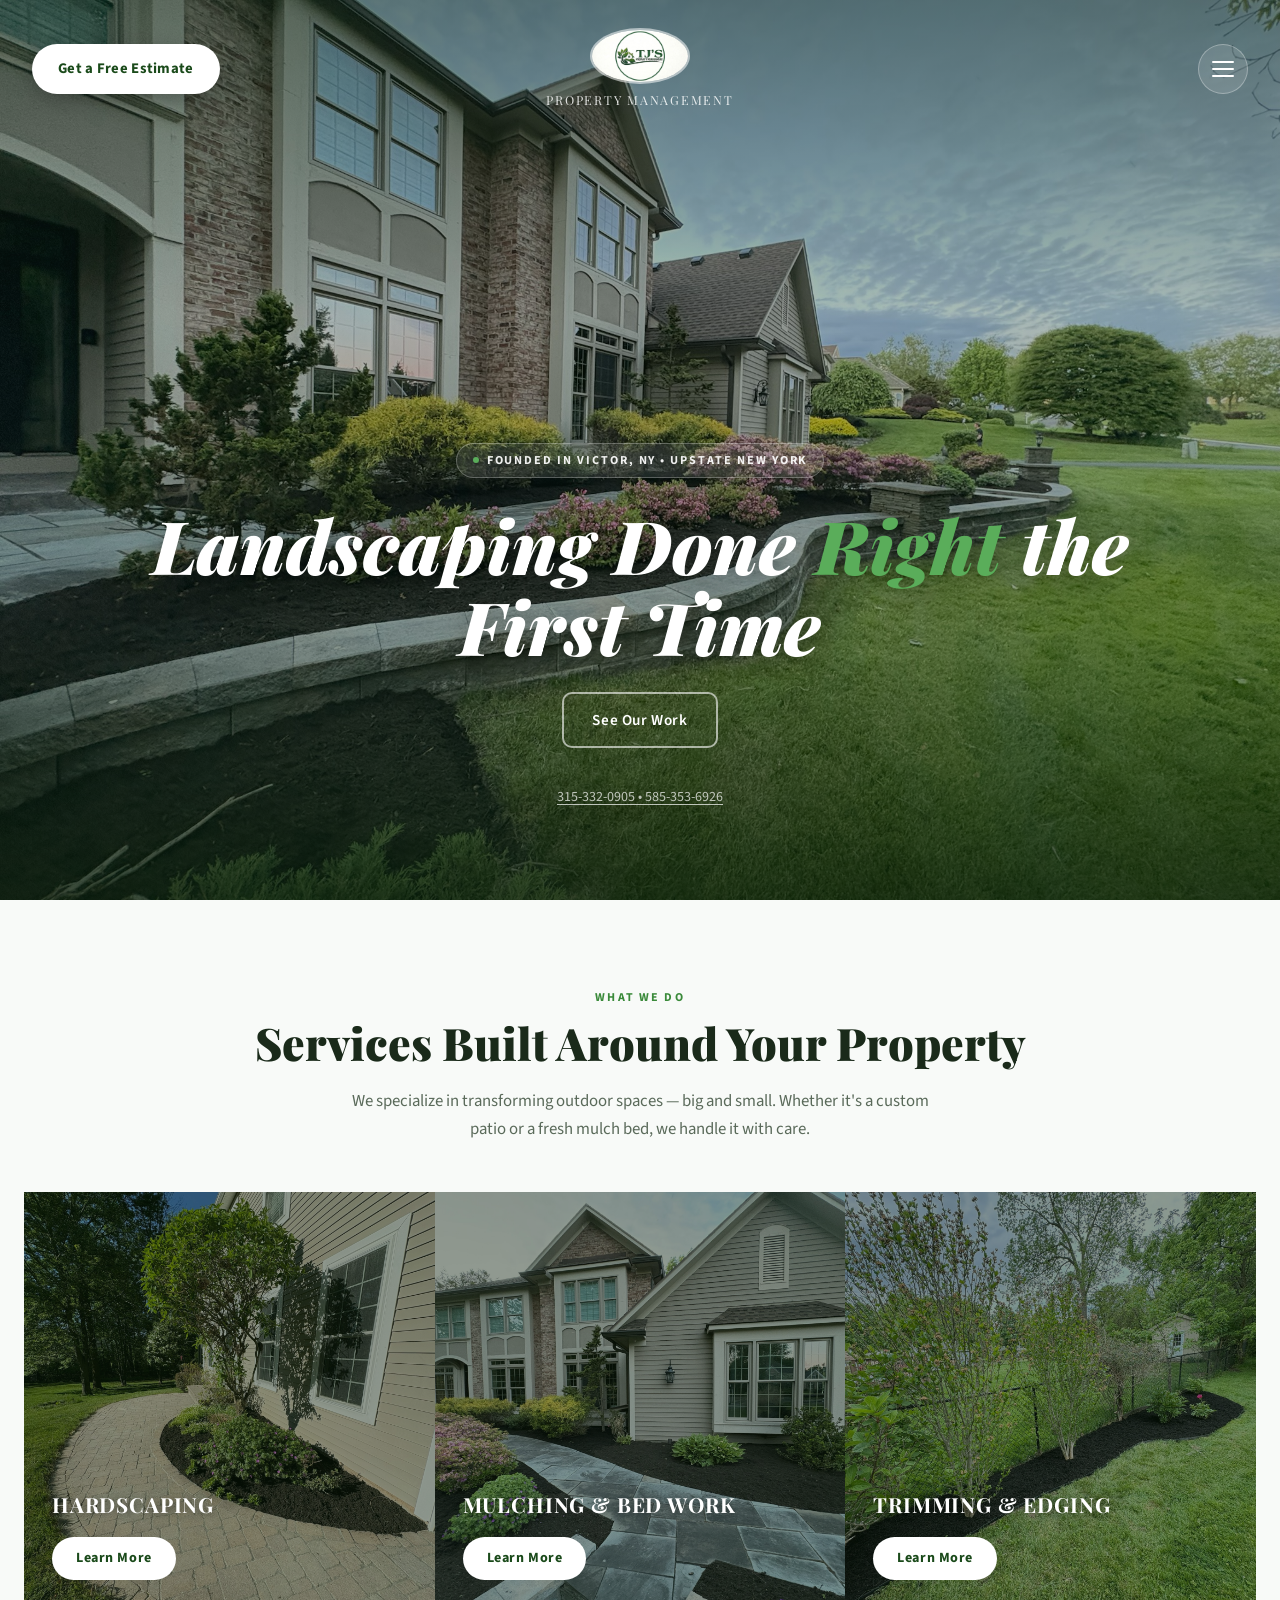
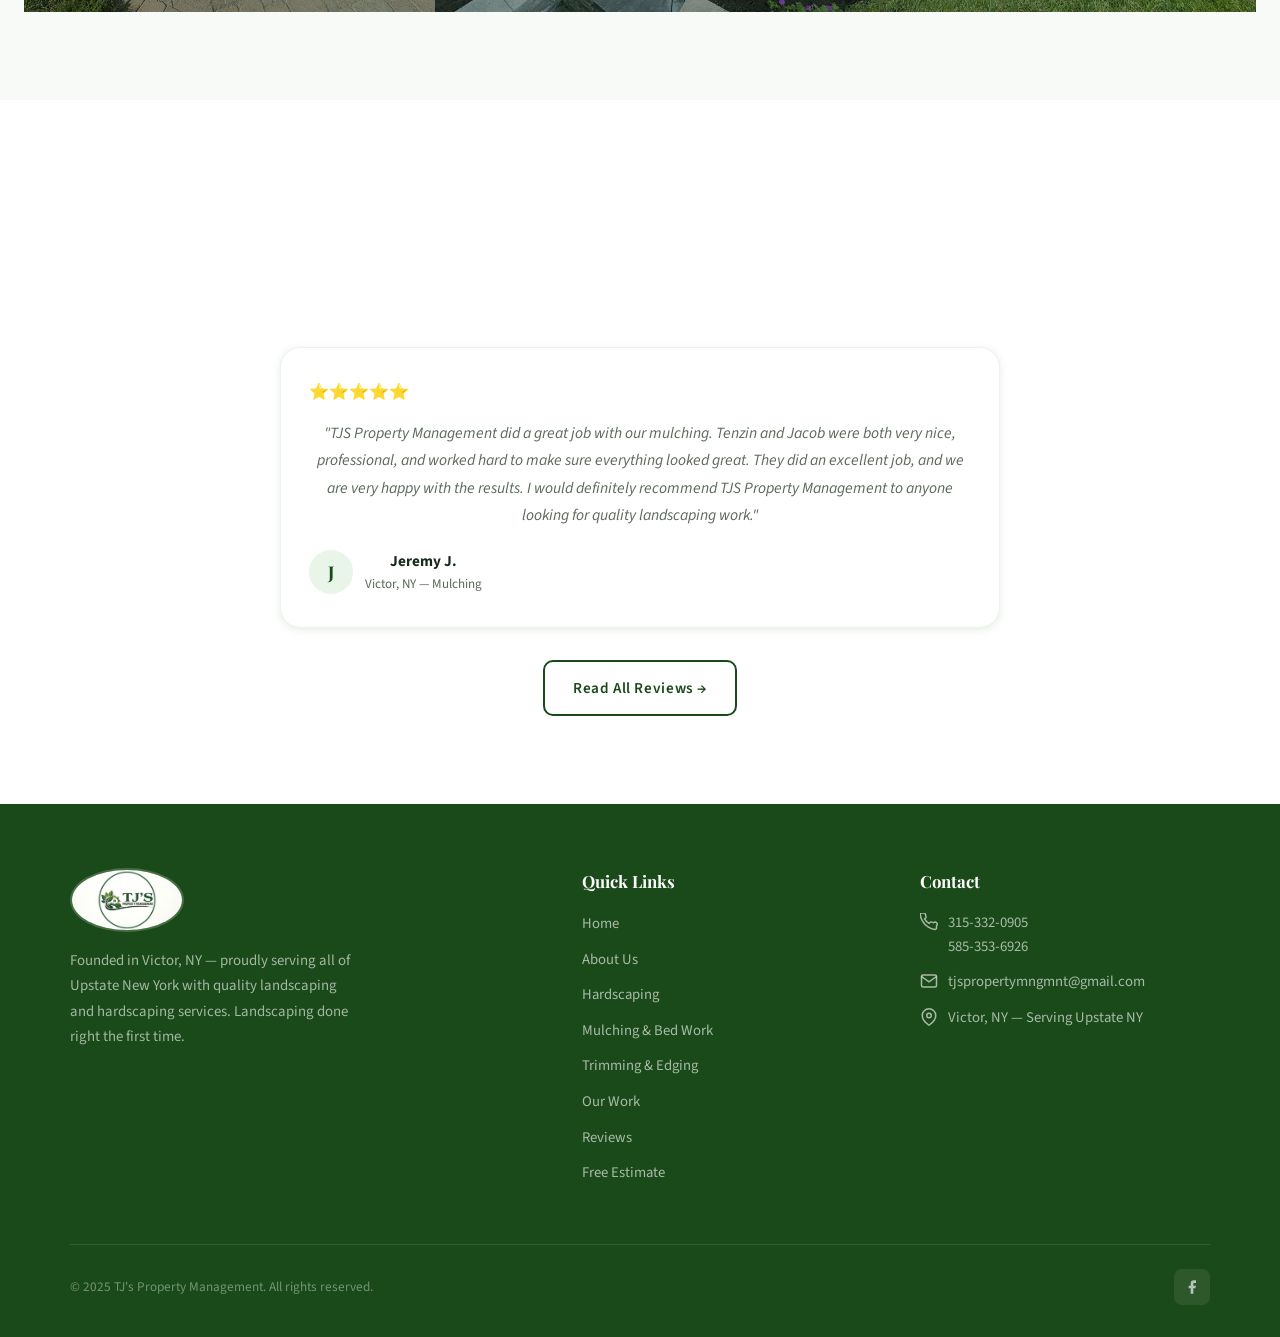
==== index.html @ 8d6da7dd "Update image source for trimming service card" ====
<!DOCTYPE html>
<html lang="en">
<head>
  <meta charset="UTF-8">
  <meta name="viewport" content="width=device-width, initial-scale=1.0">
  <title>TJ's Property Management — Landscaping Done Right | Victor, NY</title>
  <meta name="description" content="TJ's Property Management offers professional landscaping and hardscaping in Victor, NY and all of Upstate New York. Mulching, patios, retaining walls, plant beds & more. Free estimates.">
  <link rel="canonical" href="https://tjsmanagement.com/">
  <link rel="stylesheet" href="css/style.css">
  <style>
    /* ---------- HERO ---------- */
    .hero {
      min-height: 100vh;
      position: relative;
      display: flex;
      align-items: flex-end;
      overflow: hidden;
      background: var(--green-dark);
    }

    .hero-bg {
      position: absolute;
      inset: 0;
      width: 100%;
      height: 100%;
      object-fit: cover;
      z-index: 0;
    }

    .hero-scrim {
      position: absolute;
      inset: 0;
      z-index: 1;
      background: linear-gradient(180deg, rgba(10,30,10,0.55) 0%, rgba(10,30,10,0.30) 35%, rgba(10,30,10,0.45) 70%, rgba(10,30,10,0.80) 100%);
    }

    .hero-top {
      position: absolute;
      top: 0; left: 0; right: 0;
      z-index: 5;
      display: grid;
      grid-template-columns: 1fr auto 1fr;
      align-items: center;
      padding: 28px 32px;
    }

    .hero-top-btn {
      justify-self: start;
    }

    .hero-top-logo {
      justify-self: center;
    }

    .hero-menu-btn {
      justify-self: end;
    }

    .hero-top-btn {
      background: var(--white);
      color: var(--green-dark);
      font-weight: 700;
      font-size: 0.92rem;
      padding: 13px 26px;
      border-radius: 40px;
      letter-spacing: 0.02em;
      box-shadow: 0 6px 20px rgba(0,0,0,0.25);
      transition: transform var(--transition), box-shadow var(--transition);
    }

    .hero-top-btn:hover {
      transform: translateY(-2px);
      box-shadow: 0 10px 28px rgba(0,0,0,0.32);
    }

    /* Mobile: hide estimate pill, show call icon instead */
    .hero-top-call {
      display: none;
      width: 50px; height: 50px;
      border-radius: 50%;
      background: rgba(255,255,255,0.12);
      border: 1px solid rgba(255,255,255,0.3);
      align-items: center;
      justify-content: center;
      transition: background var(--transition);
    }
    .hero-top-call svg { color: var(--white); }

    .hero-top-logo {
      display: flex;
      flex-direction: column;
      align-items: center;
      gap: 2px;
    }

    .hero-top-logo img {
      height: 56px;
      width: auto;
      border-radius: 50%;
      border: 2px solid rgba(255,255,255,0.5);
      background: rgba(255,255,255,0.08);
    }

    .hero-top-logo span {
      font-family: var(--font-display);
      font-size: 0.78rem;
      letter-spacing: 0.14em;
      text-transform: uppercase;
      color: rgba(255,255,255,0.85);
      margin-top: 4px;
    }

    .hero-menu-btn {
      width: 50px; height: 50px;
      border-radius: 50%;
      background: rgba(255,255,255,0.12);
      border: 1px solid rgba(255,255,255,0.3);
      display: flex;
      flex-direction: column;
      align-items: center;
      justify-content: center;
      gap: 5px;
      cursor: pointer;
      transition: background var(--transition);
    }

    .hero-menu-btn:hover { background: rgba(255,255,255,0.22); }

    .hero-menu-btn span {
      display: block;
      width: 22px;
      height: 2px;
      background: var(--white);
      border-radius: 2px;
      transition: transform var(--transition), opacity var(--transition);
    }

    .hero-body {
      position: relative;
      z-index: 2;
      width: 100%;
      max-width: 1140px;
      margin: 0 auto;
      padding: 0 32px 90px;
      text-align: center;
    }

    .hero-eyebrow {
      display: inline-flex;
      align-items: center;
      gap: 8px;
      background: rgba(255,255,255,0.10);
      border: 1px solid rgba(255,255,255,0.25);
      color: rgba(255,255,255,0.92);
      font-size: 0.76rem;
      font-weight: 700;
      letter-spacing: 0.16em;
      text-transform: uppercase;
      padding: 7px 16px;
      border-radius: 30px;
      margin-bottom: 26px;
    }

    .hero-eyebrow::before {
      content: '';
      width: 6px; height: 6px;
      border-radius: 50%;
      background: var(--green-light);
    }

    .hero-title {
      font-family: var(--font-display);
      font-style: italic;
      font-size: clamp(2.4rem, 6vw, 4.6rem);
      font-weight: 900;
      color: var(--white);
      line-height: 1.1;
      margin-bottom: 26px;
      text-shadow: 0 4px 24px rgba(0,0,0,0.3);
    }

    .hero-title em {
      font-style: italic;
      color: var(--green-light);
    }

    .hero-desc {
      font-size: 1.08rem;
      color: rgba(255,255,255,0.85);
      line-height: 1.7;
      margin: 0 auto 34px;
      max-width: 540px;
    }

    .hero-actions {
      display: flex;
      gap: 16px;
      flex-wrap: wrap;
      justify-content: center;
      margin-bottom: 36px;
    }

    .hero-address {
      font-size: 0.88rem;
      color: rgba(255,255,255,0.7);
      text-decoration: underline;
      text-underline-offset: 3px;
    }

    /* ---------- SLIDE-OUT NAV ---------- */
    .nav-overlay {
      position: fixed;
      inset: 0;
      z-index: 2000;
      background: rgba(0,0,0,0.35);
      opacity: 0;
      pointer-events: none;
      transition: opacity var(--transition);
    }

    .nav-overlay.open {
      opacity: 1;
      pointer-events: auto;
    }

    .nav-panel {
      position: fixed;
      top: 0; right: 0;
      bottom: 0;
      width: min(420px, 100%);
      background: linear-gradient(160deg, var(--green-dark) 0%, #1e5c1e 100%);
      z-index: 2001;
      transform: translateX(100%);
      transition: transform 0.35s cubic-bezier(0.4,0,0.2,1);
      display: flex;
      flex-direction: column;
      overflow-y: auto;
      padding: 28px 36px 40px;
    }

    .nav-panel.open { transform: translateX(0); }

    .nav-panel-close {
      align-self: flex-end;
      width: 40px; height: 40px;
      border-radius: 50%;
      background: rgba(255,255,255,0.1);
      border: none;
      color: var(--white);
      font-size: 1.3rem;
      cursor: pointer;
      display: flex; align-items: center; justify-content: center;
      transition: background var(--transition);
      margin-bottom: 24px;
    }

    .nav-panel-close:hover { background: rgba(255,255,255,0.2); }

    .nav-panel-logo {
      text-align: center;
      margin-bottom: 36px;
    }

    .nav-panel-logo img {
      height: 64px;
      width: auto;
      border-radius: 50%;
      border: 2px solid rgba(255,255,255,0.3);
      margin-bottom: 10px;
    }

    .nav-panel-logo .brand {
      font-family: var(--font-display);
      font-size: 1.2rem;
      font-weight: 900;
      color: var(--white);
      display: block;
    }

    .nav-panel-logo .sub {
      font-size: 0.66rem;
      letter-spacing: 0.16em;
      text-transform: uppercase;
      color: rgba(255,255,255,0.6);
    }

    .nav-panel-links {
      display: flex;
      flex-direction: column;
      align-items: center;
      gap: 4px;
      flex: 1;
    }

    .nav-panel-links a {
      color: rgba(255,255,255,0.88);
      font-size: 1.05rem;
      font-weight: 600;
      letter-spacing: 0.04em;
      padding: 13px 0;
      width: 100%;
      text-align: center;
      border-radius: 8px;
      transition: background var(--transition), color var(--transition);
    }

    .nav-panel-links a:hover, .nav-panel-links a.active {
      background: rgba(255,255,255,0.1);
      color: var(--white);
    }

    .nav-panel-dropdown { width: 100%; }

    .nav-panel-dropdown-toggle {
      display: flex;
      align-items: center;
      justify-content: center;
      gap: 6px;
      width: 100%;
      background: none;
      border: none;
      color: rgba(255,255,255,0.88);
      font-family: var(--font-body);
      font-size: 1.05rem;
      font-weight: 600;
      letter-spacing: 0.04em;
      padding: 13px 0;
      cursor: pointer;
      border-radius: 8px;
      transition: background var(--transition);
    }

    .nav-panel-dropdown-toggle:hover { background: rgba(255,255,255,0.1); }

    .nav-panel-dropdown-toggle svg {
      transition: transform var(--transition);
    }

    .nav-panel-dropdown.open .nav-panel-dropdown-toggle svg {
      transform: rotate(180deg);
    }

    .nav-panel-dropdown-menu {
      display: none;
      flex-direction: column;
      align-items: center;
      padding-bottom: 8px;
    }

    .nav-panel-dropdown.open .nav-panel-dropdown-menu {
      display: flex;
    }

    .nav-panel-dropdown-menu a {
      color: rgba(255,255,255,0.65);
      font-size: 0.92rem;
      font-weight: 500;
      padding: 9px 0;
      width: 100%;
      text-align: center;
      transition: color var(--transition);
    }

    .nav-panel-dropdown-menu a:hover { color: var(--white); }

    .nav-panel-footer {
      text-align: center;
      margin-top: 32px;
      padding-top: 28px;
      border-top: 1px solid rgba(255,255,255,0.12);
    }

    .nav-panel-footer p {
      color: rgba(255,255,255,0.85);
      font-weight: 700;
      font-size: 1rem;
      margin-bottom: 16px;
    }

    .nav-panel-footer a.btn-white {
      width: 100%;
      justify-content: center;
    }

    /* ---------- ABOUT STRIP ---------- */
    .about-strip {
      background: var(--off-white);
      padding: 64px 24px;
      text-align: center;
    }

    .about-strip-inner {
      max-width: 760px;
      margin: 0 auto;
    }

    .about-strip p.lead {
      font-size: 1.08rem;
      color: var(--text-muted);
      line-height: 1.8;
      margin-bottom: 22px;
    }

    .about-strip .specializing {
      font-size: 0.95rem;
      font-weight: 700;
      color: var(--green-dark);
      letter-spacing: 0.02em;
    }

    .about-strip .specializing span {
      color: var(--green-bright);
      margin: 0 6px;
    }

    .trust-list {
      display: flex;
      justify-content: center;
      gap: 36px;
      flex-wrap: wrap;
      margin-top: 30px;
      padding-top: 28px;
      border-top: 1px solid var(--gray-mid);
    }

    .trust-item {
      max-width: 220px;
      text-align: center;
    }

    .trust-item h4 {
      font-family: var(--font-display);
      font-size: 1rem;
      font-weight: 700;
      color: var(--text-main);
      margin-bottom: 6px;
    }

    .trust-item p {
      font-size: 0.86rem;
      color: var(--text-muted);
      line-height: 1.6;
    }

    /* ---------- WAYSIDE-STYLE SERVICE CARDS ---------- */
    .wayside-services-grid {
      display: grid;
      grid-template-columns: repeat(3, 1fr);
      gap: 0;
      margin-top: 0;
    }

    .wayside-service-card {
      position: relative;
      display: block;
      height: 420px;
      overflow: hidden;
    }

    .wayside-service-card img {
      width: 100%;
      height: 100%;
      object-fit: cover;
      transition: transform 0.5s ease;
    }

    .wayside-service-card:hover img { transform: scale(1.05); }

    .wayside-service-card::after {
      content: '';
      position: absolute;
      inset: 0;
      background: rgba(10,30,10,0.45);
      transition: background var(--transition);
    }

    .wayside-service-card:hover::after {
      background: rgba(10,30,10,0.55);
    }

    .wayside-service-label {
      position: absolute;
      bottom: 0; left: 0; right: 0;
      z-index: 2;
      padding: 28px 28px 32px;
    }

    .wayside-service-label h3 {
      font-family: var(--font-display);
      font-size: 1.3rem;
      font-weight: 700;
      color: var(--white);
      text-transform: uppercase;
      letter-spacing: 0.04em;
      margin-bottom: 16px;
      text-shadow: 0 2px 8px rgba(0,0,0,0.4);
    }

    .wayside-learn-more {
      display: inline-block;
      background: var(--white);
      color: var(--green-dark);
      font-weight: 700;
      font-size: 0.88rem;
      padding: 10px 24px;
      border-radius: 30px;
      letter-spacing: 0.04em;
      transition: background var(--transition), color var(--transition), transform var(--transition);
    }

    .wayside-service-card:hover .wayside-learn-more {
      background: var(--green-bright);
      color: var(--white);
      transform: translateY(-2px);
    }

    @media (max-width: 900px) {
      .wayside-services-grid { grid-template-columns: 1fr; }
      .wayside-service-card { height: 300px; }
    }

    /* ---------- BEFORE/AFTER (moved below hero) ---------- */
    .ba-section-grid {
      display: grid;
      grid-template-columns: 1fr 1fr;
      gap: 12px;
      border-radius: var(--radius-lg);
      overflow: hidden;
      box-shadow: var(--shadow-lg);
      max-width: 900px;
      margin: 0 auto;
    }

    .ba-section-side { position: relative; }

    .ba-section-side img {
      width: 100%;
      height: 380px;
      object-fit: cover;
      display: block;
    }

    .ba-section-label {
      position: absolute;
      top: 14px; left: 14px;
      font-size: 0.75rem;
      font-weight: 700;
      letter-spacing: 0.1em;
      text-transform: uppercase;
      padding: 6px 14px;
      border-radius: 20px;
      color: white;
    }

    .ba-section-label.before { background: rgba(0,0,0,0.55); }
    .ba-section-label.after  { background: var(--green-bright); }

    /* ---------- SERVICES PREVIEW ---------- */
    .services-preview {
      display: grid;
      grid-template-columns: repeat(auto-fill, minmax(240px, 1fr));
      gap: 24px;
      margin-top: 52px;
    }

    .service-preview-card {
      background: var(--white);
      border-radius: var(--radius-lg);
      padding: 28px 24px 24px;
      box-shadow: var(--shadow-sm);
      border: 1px solid rgba(26,74,26,0.07);
      transition: transform var(--transition), box-shadow var(--transition);
      cursor: default;
    }

    .service-preview-card:hover {
      transform: translateY(-4px);
      box-shadow: var(--shadow-md);
    }

    .spc-icon {
      width: 52px; height: 52px;
      border-radius: 14px;
      background: var(--green-pale);
      display: flex; align-items: center; justify-content: center;
      font-size: 1.6rem;
      margin-bottom: 16px;
    }

    .spc-title {
      font-family: var(--font-display);
      font-size: 1.1rem;
      font-weight: 700;
      color: var(--text-main);
      margin-bottom: 8px;
    }

    .spc-desc {
      font-size: 0.88rem;
      color: var(--text-muted);
      line-height: 1.65;
    }

    /* ---------- WHY US ---------- */
    .why-grid {
      display: grid;
      grid-template-columns: repeat(3, 1fr);
      gap: 32px;
      margin-top: 52px;
    }

    .why-card {
      background: var(--white);
      border-radius: var(--radius-lg);
      padding: 36px 28px;
      box-shadow: var(--shadow-sm);
      border: 1px solid var(--green-pale);
      position: relative;
      transition: transform var(--transition), box-shadow var(--transition);
    }

    .why-card:hover {
      transform: translateY(-4px);
      box-shadow: var(--shadow-md);
    }

    .why-num {
      position: absolute;
      top: 24px; right: 24px;
      font-family: var(--font-display);
      font-size: 3.5rem;
      font-weight: 900;
      color: var(--green-pale);
      line-height: 1;
    }

    .why-icon {
      font-size: 2rem;
      margin-bottom: 16px;
    }

    .why-card h3 {
      font-family: var(--font-display);
      font-size: 1.2rem;
      font-weight: 700;
      color: var(--text-main);
      margin-bottom: 10px;
    }

    .why-card p {
      font-size: 0.93rem;
      color: var(--text-muted);
      line-height: 1.7;
    }

    /* ---------- TESTIMONIAL STRIP ---------- */
    .testimonials-strip {
      display: grid;
      grid-template-columns: repeat(3, 1fr);
      gap: 24px;
      margin-top: 52px;
    }

    /* ---------- AREA SERVED ---------- */
    .area-wrap {
      background: var(--green-pale);
      border-radius: var(--radius-lg);
      padding: 48px 44px;
      display: grid;
      grid-template-columns: 1fr 1fr;
      gap: 48px;
      align-items: center;
    }

    .area-tags {
      display: flex;
      flex-wrap: wrap;
      gap: 10px;
      margin-top: 20px;
    }

    .area-tag {
      background: var(--white);
      border: 2px solid var(--green-pale);
      color: var(--green-dark);
      font-size: 0.85rem;
      font-weight: 600;
      padding: 8px 16px;
      border-radius: 30px;
      box-shadow: var(--shadow-sm);
    }

    @media (max-width: 900px) {
      .why-grid { grid-template-columns: 1fr 1fr; }
      .testimonials-strip { grid-template-columns: 1fr; }
      .area-wrap { grid-template-columns: 1fr; }
      .ba-section-grid { grid-template-columns: 1fr; }
      .ba-section-side img { height: 280px; }
    }

    @media (max-width: 640px) {
      .why-grid { grid-template-columns: 1fr; }
      .hero-top-btn { display: none; }
      .hero-top-call { display: flex; }
      .hero-top { padding: 20px; }
      .hero-top-logo img { height: 44px; }
      .hero-eyebrow { display: none; }
      .hero-desc { display: none; }
      .hero-actions { margin-bottom: 28px; }
      .hero-address { display: none; }
      .hero-title { margin-bottom: 8px; }
      .hero-body { padding-bottom: 0; }
      .hero { align-items: center; }
    }

    /* Reveal animations */
    [data-reveal] {
      opacity: 0;
      transform: translateY(28px);
      transition: opacity 0.6s ease, transform 0.6s ease;
    }
    [data-reveal].revealed {
      opacity: 1;
      transform: none;
    }
  </style>
</head>
<body>

<!-- SLIDE-OUT NAV -->
<div class="nav-overlay" id="nav-overlay"></div>
<div class="nav-panel" id="nav-panel">
  <button class="nav-panel-close" id="nav-panel-close" aria-label="Close menu">✕</button>
  <div class="nav-panel-logo">
    <img src="images/logo.png" alt="TJ's Property Management" onerror="this.style.display='none'">
    <span class="brand">TJ'S</span>
    <span class="sub">Property Management</span>
  </div>
  <div class="nav-panel-links">
    <a href="index.html" class="active">Home</a>
    <a href="pages/about.html">About</a>
    <div class="nav-panel-dropdown" id="nav-services-dropdown">
      <button class="nav-panel-dropdown-toggle" id="nav-services-toggle">
        Services
        <svg width="14" height="14" viewBox="0 0 24 24" fill="none" stroke="currentColor" stroke-width="2.5"><polyline points="6 9 12 15 18 9"/></svg>
      </button>
      <div class="nav-panel-dropdown-menu">
        <a href="pages/hardscaping.html">Hardscaping</a>
        <a href="pages/mulching.html">Mulching & Bed Work</a>
        <a href="pages/trimming.html">Trimming & Edging</a>
      </div>
    </div>
    <a href="pages/our-work.html">Our Work</a>
    <a href="pages/reviews.html">Reviews</a>
    <a href="pages/contact.html">Contact</a>
  </div>
  <div class="nav-panel-footer">
    <p>Looking forward to hearing from you!</p>
    <a href="tel:3153320905" class="btn btn-white">Call Us</a>
  </div>
</div>

<!-- HERO -->
<section class="hero">
  <img class="hero-bg" src="images/after/kennyFrontLeft.JPG" alt="TJ's Property Management landscaping work">
  <div class="hero-scrim"></div>

  <div class="hero-top">
    <a href="pages/contact.html" class="hero-top-btn">Get a Free Estimate</a>
    <a href="tel:3153320905" class="hero-top-call" aria-label="Call us">
      <svg width="20" height="20" viewBox="0 0 24 24" fill="none" stroke="currentColor" stroke-width="2"><path d="M22 16.92v3a2 2 0 01-2.18 2 19.79 19.79 0 01-8.63-3.07A19.5 19.5 0 013.4 10.9a19.79 19.79 0 01-3.07-8.67A2 2 0 012.3 0h3a2 2 0 012 1.72c.127.96.361 1.903.7 2.81a2 2 0 01-.45 2.11L6.09 7.91a16 16 0 006 6l1.27-1.27a2 2 0 012.11-.45c.907.339 1.85.573 2.81.7A2 2 0 0122 16.92z"/></svg>
    </a>
    <div class="hero-top-logo">
      <img src="images/logo.png" alt="TJ's Property Management" onerror="this.style.display='none'">
      <span>Property Management</span>
    </div>
    <button class="hero-menu-btn" id="hero-menu-btn" aria-label="Open menu">
      <span></span><span></span><span></span>
    </button>
  </div>

  <div class="hero-body">
    <div class="hero-eyebrow">Founded in Victor, NY &bull; Upstate New York</div>
    <h1 class="hero-title">Landscaping Done <em>Right</em> the First Time</h1>
    <div class="hero-actions">
      <a href="pages/our-work.html" class="btn btn-outline" style="border-color:rgba(255,255,255,0.6);color:var(--white);">See Our Work</a>
    </div>
    <a href="tel:3153320905" class="hero-address">315-332-0905 &bull; 585-353-6926</a>
  </div>
</section>

<!-- SERVICES -->
<section class="section section-alt">
  <div class="container">
    <div class="text-center" data-reveal>
      <div class="section-label">What We Do</div>
      <h2 class="section-title">Services Built Around Your Property</h2>
      <p class="section-sub">We specialize in transforming outdoor spaces — big and small. Whether it's a custom patio or a fresh mulch bed, we handle it with care.</p>
    </div>
  </div>
  <div class="wayside-services-grid" data-reveal style="margin-top:48px;">
    <a href="pages/hardscaping.html" class="wayside-service-card">
      <img src="images/after/after7.JPG" alt="Hardscaping work">
      <div class="wayside-service-label">
        <h3>Hardscaping</h3>
        <span class="wayside-learn-more">Learn More</span>
      </div>
    </a>
    <a href="pages/mulching.html" class="wayside-service-card">
      <img src="images/after/kennyFront.JPG" alt="Mulching and bed work">
      <div class="wayside-service-label">
        <h3>Mulching & Bed Work</h3>
        <span class="wayside-learn-more">Learn More</span>
      </div>
    </a>
    <a href="pages/trimming.html" class="wayside-service-card">
      <img src="images/after/after6.JPG" alt="Trimming and edging work">
      <div class="wayside-service-label">
        <h3>Trimming & Edging</h3>
        <span class="wayside-learn-more">Learn More</span>
      </div>
    </a>
  </div>
</section>

<!-- REVIEWS -->
<section class="section">
  <div class="container">
    <div class="text-center" data-reveal>
      <div class="section-label">What Customers Say</div>
      <h2 class="section-title">Real Reviews from Real Neighbors</h2>
      <p class="section-sub" style="margin:0 auto;">See what your neighbors are saying about working with TJ's.</p>
    </div>
    <div style="text-align:center;margin-top:32px;">
      <div class="testimonial-card" style="max-width:720px;margin:0 auto 32px;">
        <div class="stars">⭐⭐⭐⭐⭐</div>
        <p class="testimonial-text">"TJS Property Management did a great job with our mulching. Tenzin and Jacob were both very nice, professional, and worked hard to make sure everything looked great. They did an excellent job, and we are very happy with the results. I would definitely recommend TJS Property Management to anyone looking for quality landscaping work."</p>
        <div class="testimonial-author">
          <div class="author-avatar">J</div>
          <div class="author-info">
            <div class="name">Jeremy J.</div>
            <div class="location">Victor, NY — Mulching</div>
          </div>
        </div>
      </div>
      <a href="pages/reviews.html" class="btn btn-outline">Read All Reviews →</a>
    </div>
  </div>
</section>

<footer class="site-footer"><!-- injected --></footer>

<script src="js/components.js"></script>
<script src="js/main.js"></script>
<script>
  // Slide-out nav panel logic
  (function() {
    const overlay = document.getElementById('nav-overlay');
    const panel = document.getElementById('nav-panel');
    const menuBtn = document.getElementById('hero-menu-btn');
    const closeBtn = document.getElementById('nav-panel-close');
    const dropdown = document.getElementById('nav-services-dropdown');
    const dropdownToggle = document.getElementById('nav-services-toggle');

    function openNav() {
      overlay.classList.add('open');
      panel.classList.add('open');
      document.body.style.overflow = 'hidden';
    }
    function closeNav() {
      overlay.classList.remove('open');
      panel.classList.remove('open');
      document.body.style.overflow = '';
    }

    if (menuBtn) menuBtn.addEventListener('click', openNav);
    if (closeBtn) closeBtn.addEventListener('click', closeNav);
    if (overlay) overlay.addEventListener('click', closeNav);
    if (dropdownToggle) dropdownToggle.addEventListener('click', () => {
      dropdown.classList.toggle('open');
    });
  })();
</script>
</body>
</html>
---- css/style.css ----
/* ============================================
   TJ'S PROPERTY MANAGEMENT — Global Styles
   ============================================ */

@import url('https://fonts.googleapis.com/css2?family=Playfair+Display:wght@700;900&family=Source+Sans+3:wght@300;400;500;600;700&display=swap');

:root {
  --green-dark:    #1a4a1a;
  --green-mid:     #2d6b2d;
  --green-bright:  #3a8a3a;
  --green-light:   #5aad5a;
  --green-pale:    #e8f5e8;
  --green-accent:  #4CAF50;
  --white:         #ffffff;
  --off-white:     #f8faf8;
  --gray-light:    #f0f4f0;
  --gray-mid:      #d0d8d0;
  --gray-dark:     #555f55;
  --text-main:     #1a2a1a;
  --text-muted:    #5a6a5a;

  --font-display: 'Playfair Display', Georgia, serif;
  --font-body:    'Source Sans 3', 'Segoe UI', sans-serif;

  --shadow-sm:  0 2px 8px rgba(26,74,26,0.10);
  --shadow-md:  0 6px 24px rgba(26,74,26,0.14);
  --shadow-lg:  0 16px 48px rgba(26,74,26,0.18);

  --radius:     10px;
  --radius-lg:  20px;
  --transition: 0.28s cubic-bezier(0.4,0,0.2,1);
}

*, *::before, *::after { box-sizing: border-box; margin: 0; padding: 0; }

html { scroll-behavior: smooth; font-size: 16px; }

body {
  font-family: var(--font-body);
  color: var(--text-main);
  background: var(--white);
  line-height: 1.6;
  overflow-x: hidden;
}

a { color: inherit; text-decoration: none; transition: color var(--transition); }
img { max-width: 100%; display: block; }
ul { list-style: none; }

/* ============================================
   NAVBAR (legacy horizontal nav — kept for reference, unused once migration is applied)
   ============================================ */

.navbar {
  position: fixed;
  top: 0; left: 0; right: 0;
  z-index: 1000;
  background: rgba(26,74,26,0.97);
  backdrop-filter: blur(12px);
  border-bottom: 1px solid rgba(255,255,255,0.08);
  transition: box-shadow var(--transition);
}

.navbar.scrolled {
  box-shadow: 0 4px 32px rgba(0,0,0,0.22);
}

.nav-inner {
  max-width: 1160px;
  margin: 0 auto;
  padding: 0 24px;
  height: 72px;
  display: flex;
  align-items: center;
  justify-content: space-between;
}

.nav-logo {
  display: flex;
  align-items: center;
  gap: 12px;
}

.nav-logo img {
  height: 52px;
  width: auto;
  border-radius: 50%;
  border: 2px solid rgba(255,255,255,0.25);
}

.nav-logo-text {
  display: flex;
  flex-direction: column;
  line-height: 1.1;
}

.nav-logo-text .brand {
  font-family: var(--font-display);
  font-size: 1.35rem;
  font-weight: 900;
  color: var(--white);
  letter-spacing: 0.02em;
}

.nav-logo-text .sub {
  font-size: 0.68rem;
  font-weight: 500;
  letter-spacing: 0.15em;
  text-transform: uppercase;
  color: rgba(255,255,255,0.65);
}

.nav-links {
  display: flex;
  align-items: center;
  gap: 6px;
}

.nav-links a {
  color: rgba(255,255,255,0.82);
  font-size: 0.9rem;
  font-weight: 500;
  padding: 8px 14px;
  border-radius: 6px;
  transition: background var(--transition), color var(--transition);
  letter-spacing: 0.03em;
}

.nav-links a:hover, .nav-links a.active {
  background: rgba(255,255,255,0.12);
  color: var(--white);
}

.nav-cta {
  background: var(--green-bright) !important;
  color: var(--white) !important;
  padding: 10px 20px !important;
  border-radius: 8px !important;
  font-weight: 600 !important;
  letter-spacing: 0.04em !important;
  transition: background var(--transition), transform var(--transition), box-shadow var(--transition) !important;
}

.nav-cta:hover {
  background: var(--green-light) !important;
  transform: translateY(-1px);
  box-shadow: 0 4px 16px rgba(58,138,58,0.35) !important;
}

/* Hamburger (legacy) */
.nav-toggle {
  display: none;
  flex-direction: column;
  gap: 5px;
  cursor: pointer;
  padding: 8px;
  background: none;
  border: none;
}

.nav-toggle span {
  display: block;
  width: 24px;
  height: 2px;
  background: var(--white);
  border-radius: 2px;
  transition: transform var(--transition), opacity var(--transition);
}

/* ============================================
   SITE TOP BAR (new shared header — replaces .navbar sitewide)
   ============================================ */

.site-top-bar {
  position: fixed;
  top: 0; left: 0; right: 0;
  z-index: 1000;
  background: rgba(26,74,26,0.97);
  backdrop-filter: blur(12px);
  border-bottom: 1px solid rgba(255,255,255,0.08);
  transition: box-shadow var(--transition), background var(--transition);
}

.site-top-bar.scrolled {
  box-shadow: 0 4px 32px rgba(0,0,0,0.22);
}

.site-top-bar-inner {
  max-width: 1160px;
  margin: 0 auto;
  padding: 16px 24px;
  display: flex;
  align-items: center;
  justify-content: space-between;
}

.site-top-call {
  width: 44px; height: 44px;
  border-radius: 50%;
  background: rgba(255,255,255,0.1);
  border: 1px solid rgba(255,255,255,0.25);
  display: flex;
  align-items: center;
  justify-content: center;
  transition: background var(--transition);
  flex-shrink: 0;
}

.site-top-call:hover { background: rgba(255,255,255,0.2); }
.site-top-call svg { color: var(--white); }

.site-top-logo {
  display: flex;
  align-items: center;
  gap: 10px;
}

.site-top-logo img {
  height: 44px;
  width: auto;
  border-radius: 50%;
  border: 2px solid rgba(255,255,255,0.3);
  background: rgba(255,255,255,0.06);
}

.site-top-logo-text {
  display: flex;
  flex-direction: column;
  line-height: 1.1;
}

.site-top-logo-text .brand {
  font-family: var(--font-display);
  font-size: 1.05rem;
  font-weight: 900;
  color: var(--white);
  letter-spacing: 0.02em;
}

.site-top-logo-text .sub {
  font-size: 0.6rem;
  font-weight: 500;
  letter-spacing: 0.13em;
  text-transform: uppercase;
  color: rgba(255,255,255,0.62);
}

.site-menu-btn {
  width: 44px; height: 44px;
  border-radius: 50%;
  background: rgba(255,255,255,0.1);
  border: 1px solid rgba(255,255,255,0.25);
  display: flex;
  flex-direction: column;
  align-items: center;
  justify-content: center;
  gap: 5px;
  cursor: pointer;
  transition: background var(--transition);
  flex-shrink: 0;
}

.site-menu-btn:hover { background: rgba(255,255,255,0.2); }

.site-menu-btn span {
  display: block;
  width: 20px;
  height: 2px;
  background: var(--white);
  border-radius: 2px;
}

/* ============================================
   SLIDE-OUT NAV PANEL (shared across all pages)
   ============================================ */

.nav-overlay {
  position: fixed;
  inset: 0;
  z-index: 2000;
  background: rgba(0,0,0,0.35);
  opacity: 0;
  pointer-events: none;
  transition: opacity var(--transition);
}

.nav-overlay.open {
  opacity: 1;
  pointer-events: auto;
}

.nav-panel {
  position: fixed;
  top: 0; right: 0;
  bottom: 0;
  width: min(420px, 100%);
  background: linear-gradient(160deg, var(--green-dark) 0%, #1e5c1e 100%);
  z-index: 2001;
  transform: translateX(100%);
  transition: transform 0.35s cubic-bezier(0.4,0,0.2,1);
  display: flex;
  flex-direction: column;
  overflow-y: auto;
  padding: 28px 36px 40px;
}

.nav-panel.open { transform: translateX(0); }

.nav-panel-close {
  align-self: flex-end;
  width: 40px; height: 40px;
  border-radius: 50%;
  background: rgba(255,255,255,0.1);
  border: none;
  color: var(--white);
  font-size: 1.3rem;
  cursor: pointer;
  display: flex; align-items: center; justify-content: center;
  transition: background var(--transition);
  margin-bottom: 24px;
}

.nav-panel-close:hover { background: rgba(255,255,255,0.2); }

.nav-panel-logo {
  text-align: center;
  margin-bottom: 36px;
}

.nav-panel-logo img {
  height: 64px;
  width: auto;
  border-radius: 50%;
  border: 2px solid rgba(255,255,255,0.3);
  margin-bottom: 10px;
}

.nav-panel-logo .brand {
  font-family: var(--font-display);
  font-size: 1.2rem;
  font-weight: 900;
  color: var(--white);
  display: block;
}

.nav-panel-logo .sub {
  font-size: 0.66rem;
  letter-spacing: 0.16em;
  text-transform: uppercase;
  color: rgba(255,255,255,0.6);
}

.nav-panel-links {
  display: flex;
  flex-direction: column;
  align-items: center;
  gap: 4px;
  flex: 1;
}

.nav-panel-links a {
  color: rgba(255,255,255,0.88);
  font-size: 1.05rem;
  font-weight: 600;
  letter-spacing: 0.04em;
  padding: 13px 0;
  width: 100%;
  text-align: center;
  border-radius: 8px;
  transition: background var(--transition), color var(--transition);
}

.nav-panel-links a:hover, .nav-panel-links a.active {
  background: rgba(255,255,255,0.1);
  color: var(--white);
}

.nav-panel-dropdown { width: 100%; }

.nav-panel-dropdown-toggle {
  display: flex;
  align-items: center;
  justify-content: center;
  gap: 6px;
  width: 100%;
  background: none;
  border: none;
  color: rgba(255,255,255,0.88);
  font-family: var(--font-body);
  font-size: 1.05rem;
  font-weight: 600;
  letter-spacing: 0.04em;
  padding: 13px 0;
  cursor: pointer;
  border-radius: 8px;
  transition: background var(--transition);
}

.nav-panel-dropdown-toggle:hover { background: rgba(255,255,255,0.1); }

.nav-panel-dropdown-toggle svg {
  transition: transform var(--transition);
}

.nav-panel-dropdown.open .nav-panel-dropdown-toggle svg {
  transform: rotate(180deg);
}

.nav-panel-dropdown-menu {
  display: none;
  flex-direction: column;
  align-items: center;
  padding-bottom: 8px;
}

.nav-panel-dropdown.open .nav-panel-dropdown-menu {
  display: flex;
}

.nav-panel-dropdown-menu a {
  color: rgba(255,255,255,0.65);
  font-size: 0.92rem;
  font-weight: 500;
  padding: 9px 0;
  width: 100%;
  text-align: center;
  transition: color var(--transition);
}

.nav-panel-dropdown-menu a:hover { color: var(--white); }

.nav-panel-footer {
  text-align: center;
  margin-top: 32px;
  padding-top: 28px;
  border-top: 1px solid rgba(255,255,255,0.12);
}

.nav-panel-footer p {
  color: rgba(255,255,255,0.85);
  font-weight: 700;
  font-size: 1rem;
  margin-bottom: 16px;
}

.nav-panel-footer a.btn-white {
  width: 100%;
  justify-content: center;
}

@media (max-width: 640px) {
  .site-top-bar-inner { padding: 14px 20px; }
  .site-top-logo img { height: 38px; }
  .site-top-logo-text .brand { font-size: 0.92rem; }
}

/* ============================================
   PAGE HEADER (hero for inner pages)
   ============================================ */

.page-header {
  background: linear-gradient(135deg, var(--green-dark) 0%, var(--green-mid) 60%, var(--green-bright) 100%);
  padding: 150px 24px 70px;
  text-align: center;
  position: relative;
  overflow: hidden;
}

.page-header::before {
  content: '';
  position: absolute;
  inset: 0;
  background: url("data:image/svg+xml,%3Csvg width='60' height='60' viewBox='0 0 60 60' xmlns='http://www.w3.org/2000/svg'%3E%3Cg fill='none' fill-rule='evenodd'%3E%3Cg fill='%23ffffff' fill-opacity='0.04'%3E%3Cpath d='M36 34v-4h-2v4h-4v2h4v4h2v-4h4v-2h-4zm0-30V0h-2v4h-4v2h4v4h2V6h4V4h-4zM6 34v-4H4v4H0v2h4v4h2v-4h4v-2H6zM6 4V0H4v4H0v2h4v4h2V6h4V4H6z'/%3E%3C/g%3E%3C/g%3E%3C/svg%3E");
}

.page-header h1 {
  font-family: var(--font-display);
  font-size: clamp(2.2rem, 5vw, 3.5rem);
  font-weight: 900;
  color: var(--white);
  position: relative;
  z-index: 1;
  margin-bottom: 12px;
}

.page-header p {
  font-size: 1.1rem;
  color: rgba(255,255,255,0.78);
  position: relative;
  z-index: 1;
  max-width: 560px;
  margin: 0 auto;
}

/* ============================================
   SECTIONS & LAYOUT
   ============================================ */

.section {
  padding: 88px 24px;
}

.section-alt {
  background: var(--off-white);
}

.container {
  max-width: 1140px;
  margin: 0 auto;
}

.section-label {
  font-size: 0.75rem;
  font-weight: 700;
  letter-spacing: 0.18em;
  text-transform: uppercase;
  color: var(--green-bright);
  margin-bottom: 10px;
}

.section-title {
  font-family: var(--font-display);
  font-size: clamp(1.9rem, 4vw, 2.8rem);
  font-weight: 900;
  line-height: 1.15;
  color: var(--text-main);
  margin-bottom: 18px;
}

.section-sub {
  font-size: 1.05rem;
  color: var(--text-muted);
  max-width: 600px;
  line-height: 1.7;
}

.text-center { text-align: center; }
.text-center .section-sub { margin: 0 auto; }

/* ============================================
   BUTTONS
   ============================================ */

.btn {
  display: inline-flex;
  align-items: center;
  gap: 8px;
  padding: 14px 28px;
  border-radius: 10px;
  font-family: var(--font-body);
  font-weight: 600;
  font-size: 0.95rem;
  letter-spacing: 0.04em;
  cursor: pointer;
  border: none;
  transition: transform var(--transition), box-shadow var(--transition), background var(--transition);
}

.btn:hover { transform: translateY(-2px); }

.btn-primary {
  background: var(--green-dark);
  color: var(--white);
  box-shadow: var(--shadow-sm);
}

.btn-primary:hover {
  background: var(--green-mid);
  box-shadow: var(--shadow-md);
}

.btn-outline {
  background: transparent;
  color: var(--green-dark);
  border: 2px solid var(--green-dark);
}

.btn-outline:hover {
  background: var(--green-dark);
  color: var(--white);
}

.btn-white {
  background: var(--white);
  color: var(--green-dark);
}

.btn-white:hover {
  background: var(--green-pale);
  box-shadow: var(--shadow-md);
}

/* ============================================
   CARDS
   ============================================ */

.card {
  background: var(--white);
  border-radius: var(--radius-lg);
  box-shadow: var(--shadow-sm);
  overflow: hidden;
  transition: transform var(--transition), box-shadow var(--transition);
}

.card:hover {
  transform: translateY(-5px);
  box-shadow: var(--shadow-md);
}

/* ============================================
   CONTACT STRIP
   ============================================ */

.contact-strip {
  background: var(--green-dark);
  padding: 20px 24px;
  text-align: center;
}

.contact-strip-inner {
  max-width: 1140px;
  margin: 0 auto;
  display: flex;
  align-items: center;
  justify-content: center;
  flex-wrap: wrap;
  gap: 24px;
}

.contact-strip a {
  color: rgba(255,255,255,0.88);
  font-size: 0.95rem;
  display: flex;
  align-items: center;
  gap: 8px;
  transition: color var(--transition);
}

.contact-strip a:hover { color: var(--white); }

.contact-strip .divider {
  width: 1px;
  height: 20px;
  background: rgba(255,255,255,0.2);
}

/* ============================================
   FOOTER
   ============================================ */

footer {
  background: var(--green-dark);
  color: rgba(255,255,255,0.7);
  padding: 64px 24px 32px;
}

.footer-inner {
  max-width: 1140px;
  margin: 0 auto;
}

.footer-grid {
  display: grid;
  grid-template-columns: 1.6fr 1fr 1fr;
  gap: 48px;
  margin-bottom: 48px;
}

.footer-brand img {
  height: 64px;
  width: auto;
  margin-bottom: 16px;
  border-radius: 50%;
  border: 2px solid rgba(255,255,255,0.2);
}

.footer-brand p {
  font-size: 0.93rem;
  line-height: 1.7;
  max-width: 280px;
  color: rgba(255,255,255,0.6);
}

.footer-col h4 {
  font-family: var(--font-display);
  font-size: 1.05rem;
  color: var(--white);
  margin-bottom: 16px;
  font-weight: 700;
}

.footer-col ul li {
  margin-bottom: 10px;
}

.footer-col ul li a {
  color: rgba(255,255,255,0.62);
  font-size: 0.92rem;
  transition: color var(--transition);
}

.footer-col ul li a:hover { color: var(--green-light); }

.footer-contact-item {
  display: flex;
  align-items: flex-start;
  gap: 10px;
  margin-bottom: 12px;
  font-size: 0.92rem;
  color: rgba(255,255,255,0.62);
}

.footer-contact-item a {
  color: rgba(255,255,255,0.62);
}

.footer-contact-item a:hover { color: var(--green-light); }

.footer-icon {
  width: 18px;
  height: 18px;
  flex-shrink: 0;
  margin-top: 2px;
}

.footer-bottom {
  border-top: 1px solid rgba(255,255,255,0.1);
  padding-top: 24px;
  display: flex;
  align-items: center;
  justify-content: space-between;
  flex-wrap: wrap;
  gap: 12px;
  font-size: 0.83rem;
  color: rgba(255,255,255,0.4);
}

.footer-social {
  display: flex;
  gap: 12px;
}

.footer-social a {
  width: 36px;
  height: 36px;
  border-radius: 8px;
  background: rgba(255,255,255,0.08);
  display: flex;
  align-items: center;
  justify-content: center;
  color: rgba(255,255,255,0.65);
  transition: background var(--transition), color var(--transition);
  font-size: 0.88rem;
}

.footer-social a:hover {
  background: var(--green-bright);
  color: var(--white);
}

/* ============================================
   GALLERY GRID
   ============================================ */

.gallery-grid {
  display: grid;
  grid-template-columns: repeat(auto-fill, minmax(280px, 1fr));
  gap: 20px;
}

.gallery-item {
  border-radius: var(--radius);
  overflow: hidden;
  aspect-ratio: 4/3;
  background: var(--gray-light);
  position: relative;
  cursor: pointer;
}

.gallery-item img {
  width: 100%;
  height: 100%;
  object-fit: cover;
  transition: transform 0.4s ease;
}

.gallery-item:hover img { transform: scale(1.05); }

.gallery-placeholder {
  width: 100%;
  height: 100%;
  display: flex;
  flex-direction: column;
  align-items: center;
  justify-content: center;
  gap: 10px;
  color: var(--gray-dark);
  background: var(--gray-light);
  font-size: 0.88rem;
}

.gallery-placeholder svg { opacity: 0.4; }

/* ============================================
   TESTIMONIAL CARDS
   ============================================ */

.testimonial-card {
  background: var(--white);
  border-radius: var(--radius-lg);
  padding: 32px 28px;
  box-shadow: var(--shadow-sm);
  border: 1px solid var(--green-pale);
  transition: box-shadow var(--transition), transform var(--transition);
}

.testimonial-card:hover {
  box-shadow: var(--shadow-md);
  transform: translateY(-3px);
}

.stars {
  display: flex;
  gap: 3px;
  margin-bottom: 14px;
}

.star {
  color: #f0a500;
  font-size: 1.1rem;
}

.testimonial-text {
  font-size: 0.98rem;
  line-height: 1.75;
  color: var(--text-muted);
  font-style: italic;
  margin-bottom: 20px;
}

.testimonial-author {
  display: flex;
  align-items: center;
  gap: 12px;
}

.author-avatar {
  width: 44px;
  height: 44px;
  border-radius: 50%;
  background: var(--green-pale);
  display: flex;
  align-items: center;
  justify-content: center;
  font-family: var(--font-display);
  font-size: 1.1rem;
  font-weight: 700;
  color: var(--green-dark);
  flex-shrink: 0;
}

.author-info .name {
  font-weight: 700;
  font-size: 0.95rem;
  color: var(--text-main);
}

.author-info .location {
  font-size: 0.82rem;
  color: var(--text-muted);
}

/* ============================================
   REVIEW FORM
   ============================================ */

.review-form-wrap {
  background: var(--white);
  border-radius: var(--radius-lg);
  padding: 48px 44px;
  box-shadow: var(--shadow-md);
  border: 1px solid var(--green-pale);
  max-width: 640px;
  margin: 0 auto;
}

.form-group {
  margin-bottom: 22px;
}

.form-group label {
  display: block;
  font-weight: 600;
  font-size: 0.92rem;
  margin-bottom: 8px;
  color: var(--text-main);
}

.form-group input,
.form-group textarea,
.form-group select {
  width: 100%;
  padding: 12px 16px;
  border: 2px solid var(--gray-mid);
  border-radius: var(--radius);
  font-family: var(--font-body);
  font-size: 0.95rem;
  color: var(--text-main);
  background: var(--white);
  transition: border-color var(--transition), box-shadow var(--transition);
  outline: none;
  appearance: none;
}

.form-group input:focus,
.form-group textarea:focus,
.form-group select:focus {
  border-color: var(--green-bright);
  box-shadow: 0 0 0 3px rgba(58,138,58,0.12);
}

.form-group textarea { resize: vertical; min-height: 130px; }

.star-rating-input {
  display: flex;
  gap: 6px;
  flex-direction: row-reverse;
  justify-content: flex-end;
}

.star-rating-input input { display: none; }

.star-rating-input label {
  font-size: 2rem;
  color: var(--gray-mid);
  cursor: pointer;
  transition: color 0.15s;
  line-height: 1;
}

.star-rating-input label:hover,
.star-rating-input label:hover ~ label,
.star-rating-input input:checked ~ label {
  color: #f0a500;
}

.form-success {
  display: none;
  background: var(--green-pale);
  border: 2px solid var(--green-bright);
  border-radius: var(--radius);
  padding: 20px 24px;
  text-align: center;
  color: var(--green-dark);
  font-weight: 600;
  margin-top: 16px;
}

/* ============================================
   SERVICE CARDS
   ============================================ */

.services-grid {
  display: grid;
  grid-template-columns: repeat(auto-fill, minmax(300px, 1fr));
  gap: 28px;
}

.service-card {
  background: var(--white);
  border-radius: var(--radius-lg);
  overflow: hidden;
  box-shadow: var(--shadow-sm);
  border: 1px solid rgba(26,74,26,0.07);
  transition: transform var(--transition), box-shadow var(--transition);
}

.service-card:hover {
  transform: translateY(-5px);
  box-shadow: var(--shadow-md);
}

.service-card-img {
  width: 100%;
  aspect-ratio: 16/9;
  object-fit: cover;
  background: var(--green-pale);
  display: flex;
  align-items: center;
  justify-content: center;
}

.service-card-img img {
  width: 100%;
  height: 100%;
  object-fit: cover;
}

.service-card-img-placeholder {
  width: 100%;
  aspect-ratio: 16/9;
  background: linear-gradient(135deg, var(--green-pale), var(--green-mid));
  display: flex;
  align-items: center;
  justify-content: center;
  font-size: 3rem;
}

.service-card-body {
  padding: 24px 26px 28px;
}

.service-card-title {
  font-family: var(--font-display);
  font-size: 1.3rem;
  font-weight: 700;
  color: var(--text-main);
  margin-bottom: 10px;
}

.service-card-desc {
  font-size: 0.93rem;
  color: var(--text-muted);
  line-height: 1.7;
  margin-bottom: 16px;
}

.service-tags {
  display: flex;
  flex-wrap: wrap;
  gap: 8px;
}

.tag {
  display: inline-block;
  background: var(--green-pale);
  color: var(--green-dark);
  font-size: 0.78rem;
  font-weight: 600;
  padding: 4px 10px;
  border-radius: 20px;
  letter-spacing: 0.03em;
}

/* ============================================
   BADGE / PILL
   ============================================ */

.badge {
  display: inline-flex;
  align-items: center;
  gap: 6px;
  background: var(--green-pale);
  color: var(--green-dark);
  font-size: 0.8rem;
  font-weight: 700;
  padding: 6px 14px;
  border-radius: 30px;
  letter-spacing: 0.05em;
  text-transform: uppercase;
  margin-bottom: 16px;
}

/* ============================================
   FEATURE ROWS
   ============================================ */

.feature-row {
  display: grid;
  grid-template-columns: 1fr 1fr;
  gap: 64px;
  align-items: center;
}

.feature-row.reverse { }

.feature-img-wrap {
  position: relative;
  border-radius: var(--radius-lg);
  overflow: hidden;
  aspect-ratio: 4/3;
  background: var(--green-pale);
}

.feature-img-wrap img {
  width: 100%;
  height: 100%;
  object-fit: cover;
}

.feature-img-placeholder {
  width: 100%;
  height: 100%;
  display: flex;
  align-items: center;
  justify-content: center;
  flex-direction: column;
  gap: 12px;
  background: linear-gradient(135deg, #d0e8d0 0%, #a0c8a0 100%);
  color: var(--green-dark);
  font-size: 0.88rem;
  font-weight: 600;
}

.accent-dot {
  position: absolute;
  width: 20px;
  height: 20px;
  border-radius: 50%;
  background: var(--green-light);
  top: -8px;
  right: -8px;
}

.check-list {
  display: flex;
  flex-direction: column;
  gap: 12px;
  margin: 20px 0;
}

.check-item {
  display: flex;
  align-items: flex-start;
  gap: 12px;
  font-size: 0.97rem;
  color: var(--text-muted);
  line-height: 1.6;
}

.check-icon {
  width: 22px;
  height: 22px;
  border-radius: 50%;
  background: var(--green-bright);
  display: flex;
  align-items: center;
  justify-content: center;
  flex-shrink: 0;
  margin-top: 1px;
}

.check-icon svg { color: white; width: 13px; height: 13px; }

/* ============================================
   STATS BAR
   ============================================ */

.stats-bar {
  background: var(--green-dark);
  padding: 56px 24px;
}

.stats-grid {
  max-width: 1140px;
  margin: 0 auto;
  display: grid;
  grid-template-columns: repeat(4, 1fr);
  gap: 32px;
  text-align: center;
}

.stat-item {
  padding: 16px;
}

.stat-number {
  font-family: var(--font-display);
  font-size: 2.8rem;
  font-weight: 900;
  color: var(--white);
  line-height: 1;
  margin-bottom: 8px;
}

.stat-label {
  font-size: 0.85rem;
  font-weight: 500;
  letter-spacing: 0.1em;
  text-transform: uppercase;
  color: rgba(255,255,255,0.62);
}

/* ============================================
   ABOUT PAGE SPECIFICS
   ============================================ */

.team-grid {
  display: grid;
  grid-template-columns: repeat(auto-fill, minmax(260px, 1fr));
  gap: 32px;
  margin-top: 48px;
}

.team-card {
  text-align: center;
  background: var(--white);
  border-radius: var(--radius-lg);
  padding: 32px 24px;
  box-shadow: var(--shadow-sm);
  border: 1px solid var(--green-pale);
  transition: transform var(--transition), box-shadow var(--transition);
}

.team-card:hover {
  transform: translateY(-4px);
  box-shadow: var(--shadow-md);
}

.team-avatar {
  width: 100px;
  height: 100px;
  border-radius: 50%;
  margin: 0 auto 18px;
  background: linear-gradient(135deg, var(--green-mid), var(--green-bright));
  display: flex;
  align-items: center;
  justify-content: center;
  font-family: var(--font-display);
  font-size: 2.2rem;
  font-weight: 900;
  color: var(--white);
}

.team-card h3 {
  font-family: var(--font-display);
  font-size: 1.2rem;
  font-weight: 700;
  color: var(--text-main);
  margin-bottom: 4px;
}

.team-card .role {
  font-size: 0.85rem;
  color: var(--green-bright);
  font-weight: 600;
  letter-spacing: 0.06em;
  text-transform: uppercase;
  margin-bottom: 12px;
}

.team-card p {
  font-size: 0.92rem;
  color: var(--text-muted);
  line-height: 1.65;
}

/* ============================================
   TRUST LIST (shared, used on home + about)
   ============================================ */

.trust-list {
  display: flex;
  justify-content: center;
  gap: 36px;
  flex-wrap: wrap;
}

.trust-item {
  max-width: 220px;
  text-align: center;
}

.trust-item h4 {
  font-family: var(--font-display);
  font-size: 1rem;
  font-weight: 700;
  color: var(--text-main);
  margin-bottom: 6px;
}

.trust-item p {
  font-size: 0.86rem;
  color: var(--text-muted);
  line-height: 1.6;
}

/* ============================================
   TABS (for Our Work page)
   ============================================ */

.tabs-wrap {
  margin-bottom: 40px;
  display: flex;
  justify-content: center;
}

.tabs {
  display: inline-flex;
  background: var(--gray-light);
  border-radius: 12px;
  padding: 5px;
  gap: 4px;
  flex-wrap: wrap;
  justify-content: center;
}

.tab-btn {
  padding: 10px 20px;
  border-radius: 8px;
  font-family: var(--font-body);
  font-size: 0.9rem;
  font-weight: 600;
  cursor: pointer;
  border: none;
  background: transparent;
  color: var(--text-muted);
  transition: background var(--transition), color var(--transition), box-shadow var(--transition);
  letter-spacing: 0.03em;
}

.tab-btn.active {
  background: var(--white);
  color: var(--green-dark);
  box-shadow: var(--shadow-sm);
}

.tab-btn:hover:not(.active) {
  background: rgba(255,255,255,0.6);
  color: var(--text-main);
}

.tab-panel { display: none; }
.tab-panel.active { display: block; }

/* ============================================
   CTA SECTION
   ============================================ */

.cta-section {
  background: linear-gradient(135deg, var(--green-dark) 0%, var(--green-mid) 100%);
  padding: 80px 24px;
  text-align: center;
  position: relative;
  overflow: hidden;
}

.cta-section::before {
  content: '';
  position: absolute;
  inset: 0;
  background: url("data:image/svg+xml,%3Csvg width='80' height='80' viewBox='0 0 80 80' xmlns='http://www.w3.org/2000/svg'%3E%3Cg fill='none' fill-rule='evenodd'%3E%3Cg fill='%23ffffff' fill-opacity='0.04'%3E%3Ccircle cx='40' cy='40' r='30'/%3E%3C/g%3E%3C/g%3E%3C/svg%3E");
}

.cta-section .section-title { color: var(--white); position: relative; z-index: 1; }
.cta-section p { color: rgba(255,255,255,0.75); margin-bottom: 32px; font-size: 1.08rem; position: relative; z-index: 1; max-width: 520px; margin-left: auto; margin-right: auto; }
.cta-section .btn-wrap { display: flex; gap: 16px; justify-content: center; flex-wrap: wrap; position: relative; z-index: 1; }

/* ============================================
   PHONE BUTTON STICKY
   ============================================ */

.sticky-call {
  position: fixed;
  bottom: 28px;
  right: 28px;
  z-index: 900;
  background: var(--green-bright);
  color: var(--white);
  font-weight: 700;
  font-size: 0.9rem;
  padding: 14px 22px;
  border-radius: 50px;
  box-shadow: 0 6px 24px rgba(26,74,26,0.35);
  display: flex;
  align-items: center;
  gap: 8px;
  transition: background var(--transition), transform var(--transition), box-shadow var(--transition);
  letter-spacing: 0.03em;
}

.sticky-call:hover {
  background: var(--green-dark);
  transform: translateY(-2px);
  box-shadow: 0 10px 32px rgba(26,74,26,0.40);
}

/* ============================================
   RESPONSIVE
   ============================================ */

@media (max-width: 900px) {
  .footer-grid { grid-template-columns: 1fr 1fr; }
  .feature-row { grid-template-columns: 1fr; gap: 36px; }
  .stats-grid { grid-template-columns: repeat(2, 1fr); }
}

@media (max-width: 768px) {
  .nav-links { display: none; flex-direction: column; gap: 4px; }
  .nav-links.open {
    display: flex;
    position: absolute;
    top: 72px;
    left: 0; right: 0;
    background: rgba(26,74,26,0.98);
    padding: 16px 20px 24px;
    border-top: 1px solid rgba(255,255,255,0.08);
  }
  .nav-links.open a { padding: 10px 12px; font-size: 1rem; }
  .nav-toggle { display: flex; }
  .footer-grid { grid-template-columns: 1fr; gap: 36px; }
  .section { padding: 64px 20px; }
  .review-form-wrap { padding: 32px 24px; }
  .stats-grid { grid-template-columns: repeat(2, 1fr); }
}

@media (max-width: 480px) {
  .stats-grid { grid-template-columns: 1fr 1fr; }
  .page-header { padding: 130px 20px 50px; }
}
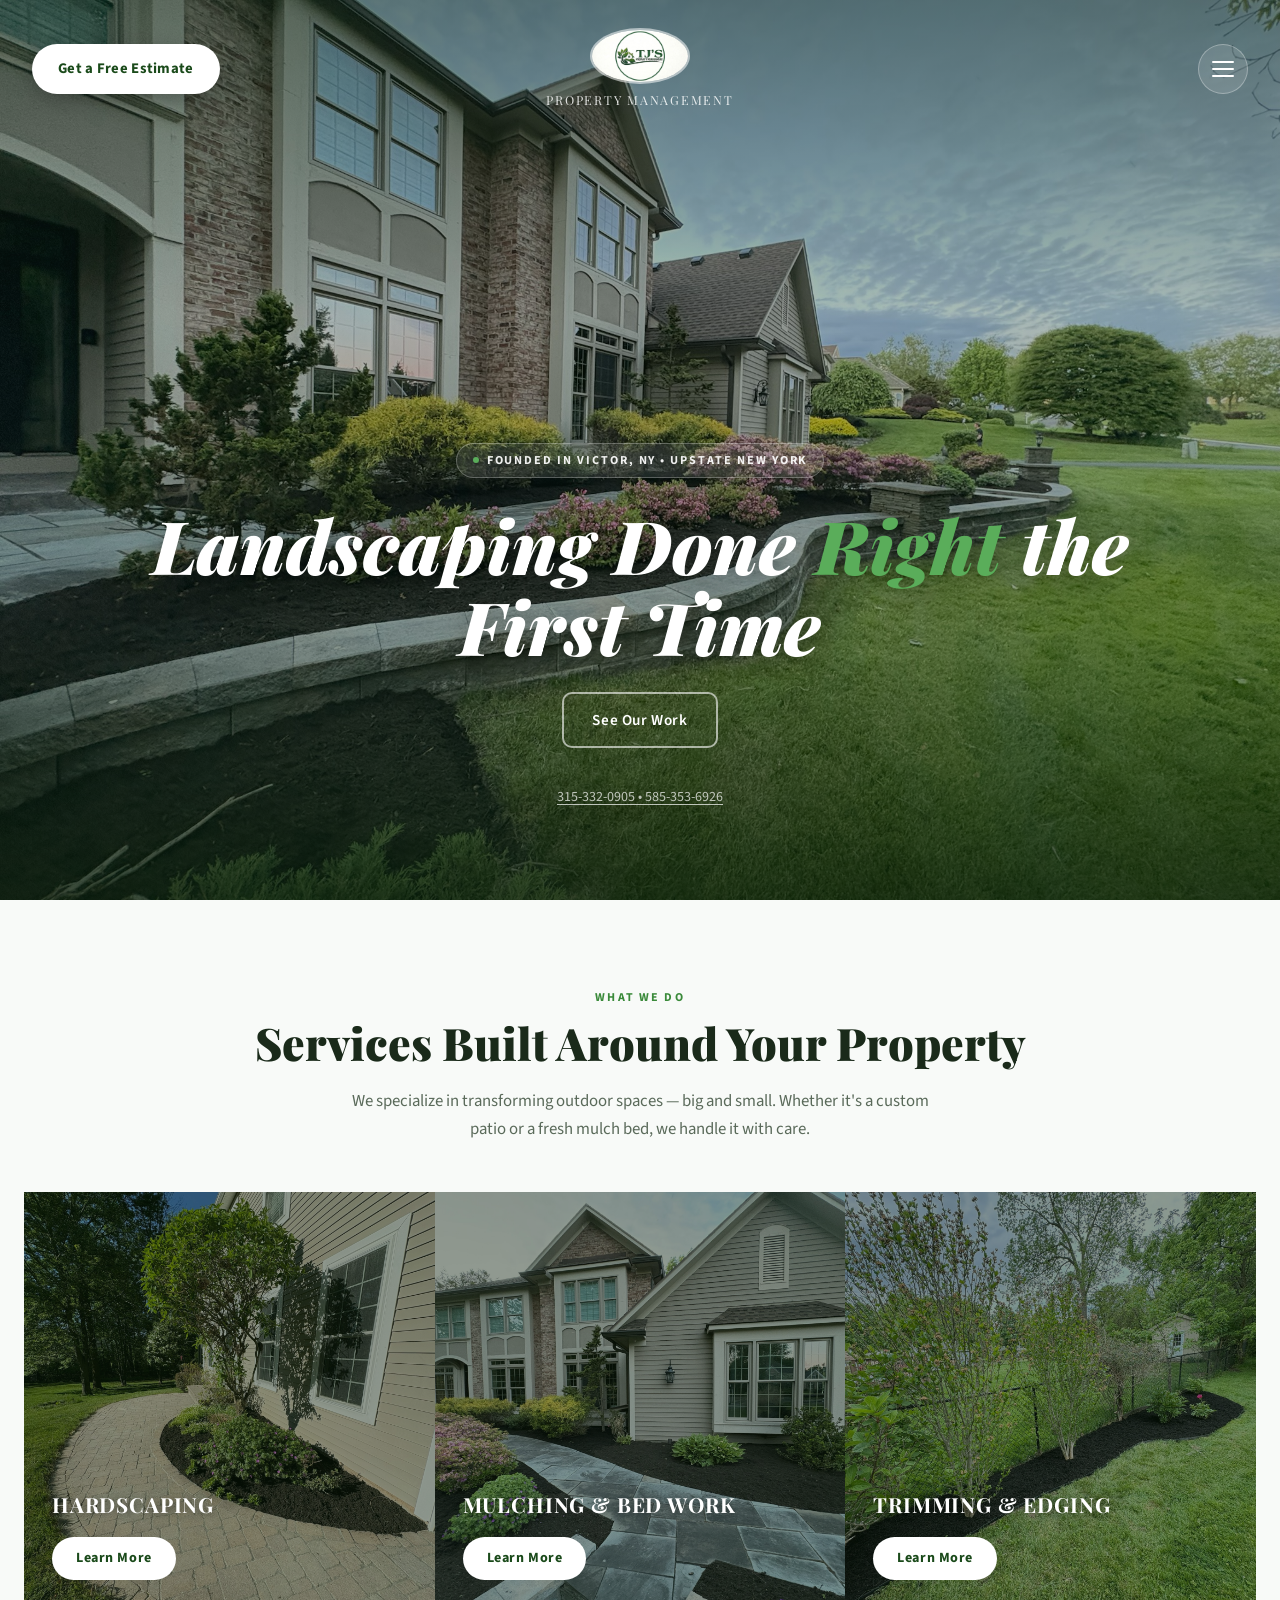
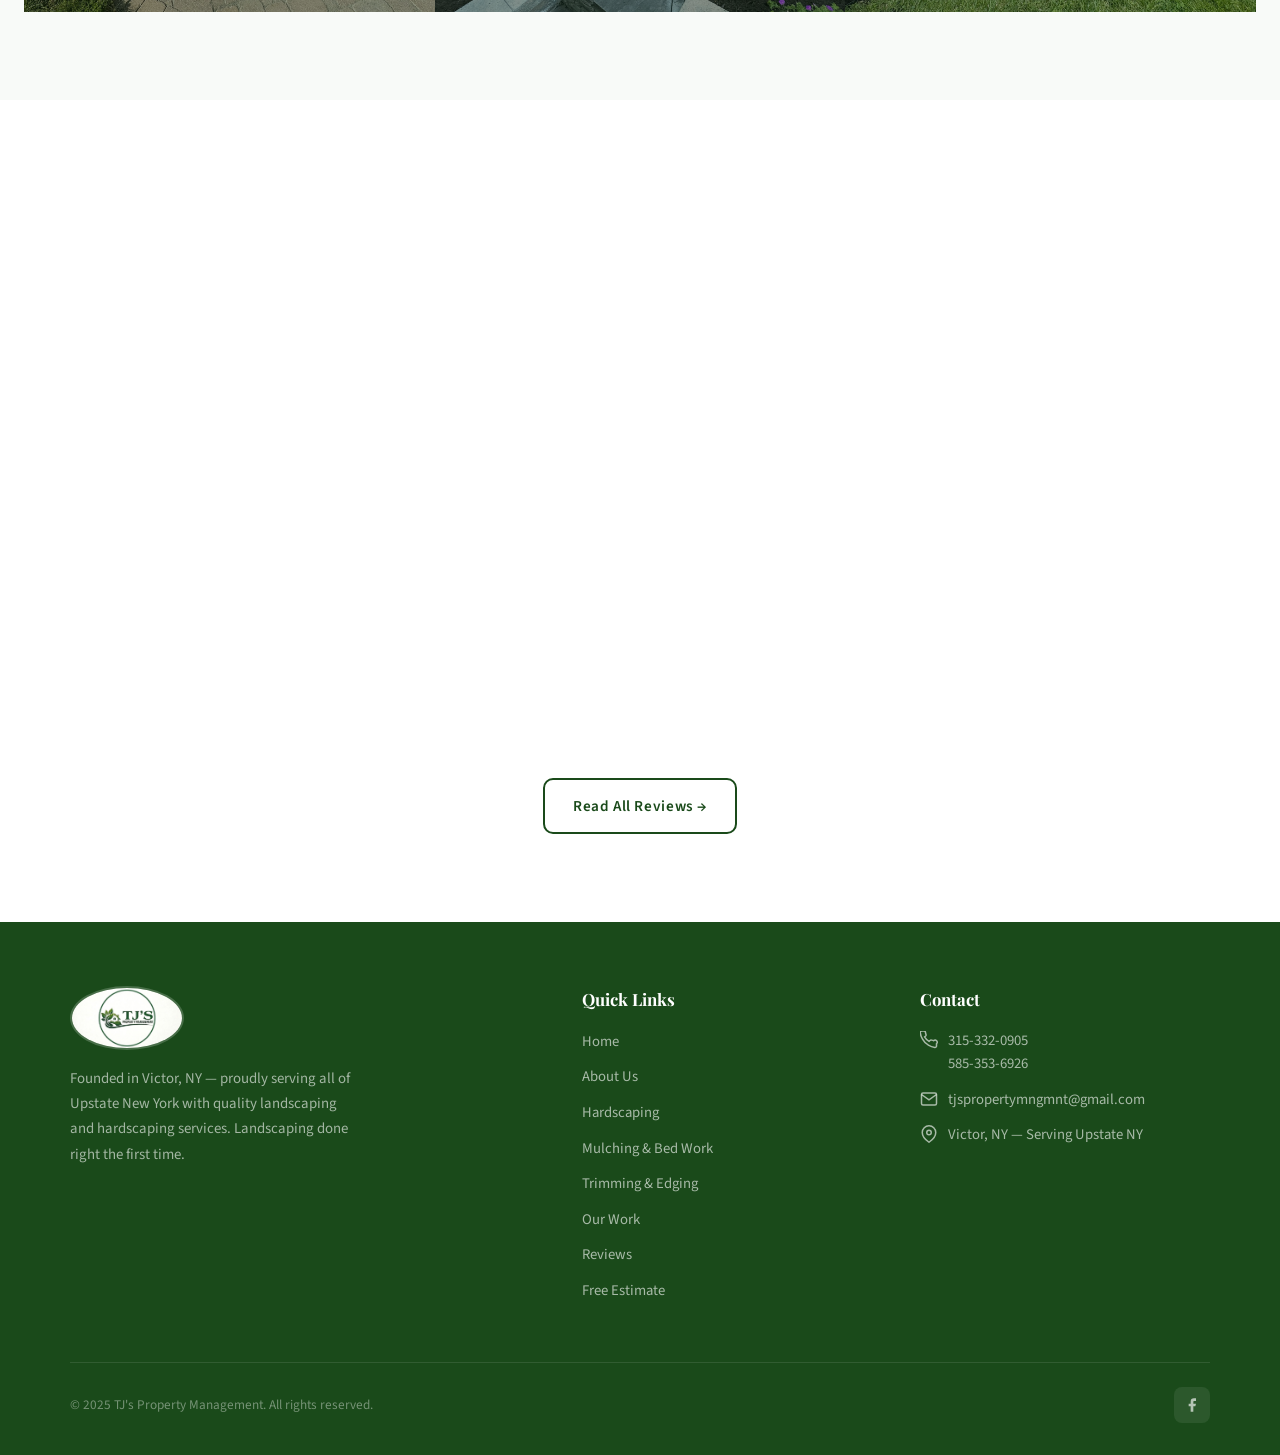
==== commit 78ae592b: "Refactor CSS styles and update hero section Refactor CSS styles in index.html for better organizatio" ====
--- a/index.html
+++ b/index.html
@@ -8,704 +8,77 @@
   <link rel="canonical" href="https://tjsmanagement.com/">
   <link rel="stylesheet" href="css/style.css">
   <style>
-    /* ---------- HERO ---------- */
-    .hero {
-      min-height: 100vh;
-      position: relative;
-      display: flex;
-      align-items: flex-end;
-      overflow: hidden;
-      background: var(--green-dark);
-    }
-
-    .hero-bg {
-      position: absolute;
-      inset: 0;
-      width: 100%;
-      height: 100%;
-      object-fit: cover;
-      z-index: 0;
-    }
-
-    .hero-scrim {
-      position: absolute;
-      inset: 0;
-      z-index: 1;
-      background: linear-gradient(180deg, rgba(10,30,10,0.55) 0%, rgba(10,30,10,0.30) 35%, rgba(10,30,10,0.45) 70%, rgba(10,30,10,0.80) 100%);
-    }
-
-    .hero-top {
-      position: absolute;
-      top: 0; left: 0; right: 0;
-      z-index: 5;
-      display: grid;
-      grid-template-columns: 1fr auto 1fr;
-      align-items: center;
-      padding: 28px 32px;
-    }
-
-    .hero-top-btn {
-      justify-self: start;
-    }
-
-    .hero-top-logo {
-      justify-self: center;
-    }
-
-    .hero-menu-btn {
-      justify-self: end;
-    }
-
-    .hero-top-btn {
-      background: var(--white);
-      color: var(--green-dark);
-      font-weight: 700;
-      font-size: 0.92rem;
-      padding: 13px 26px;
-      border-radius: 40px;
-      letter-spacing: 0.02em;
-      box-shadow: 0 6px 20px rgba(0,0,0,0.25);
-      transition: transform var(--transition), box-shadow var(--transition);
-    }
-
-    .hero-top-btn:hover {
-      transform: translateY(-2px);
-      box-shadow: 0 10px 28px rgba(0,0,0,0.32);
-    }
-
-    /* Mobile: hide estimate pill, show call icon instead */
-    .hero-top-call {
-      display: none;
-      width: 50px; height: 50px;
-      border-radius: 50%;
-      background: rgba(255,255,255,0.12);
-      border: 1px solid rgba(255,255,255,0.3);
-      align-items: center;
-      justify-content: center;
-      transition: background var(--transition);
-    }
+    .hero { min-height: 100vh; position: relative; display: flex; align-items: flex-end; overflow: hidden; background: var(--green-dark); }
+    .hero-bg { position: absolute; inset: 0; width: 100%; height: 100%; object-fit: cover; z-index: 0; }
+    .hero-scrim { position: absolute; inset: 0; z-index: 1; background: linear-gradient(180deg, rgba(10,30,10,0.55) 0%, rgba(10,30,10,0.30) 35%, rgba(10,30,10,0.45) 70%, rgba(10,30,10,0.80) 100%); }
+    .hero-top { position: absolute; top: 0; left: 0; right: 0; z-index: 5; display: grid; grid-template-columns: 1fr auto 1fr; align-items: center; padding: 28px 32px; }
+    .hero-top-btn { justify-self: start; background: var(--white); color: var(--green-dark); font-weight: 700; font-size: 0.92rem; padding: 13px 26px; border-radius: 40px; letter-spacing: 0.02em; box-shadow: 0 6px 20px rgba(0,0,0,0.25); transition: transform var(--transition), box-shadow var(--transition); }
+    .hero-top-btn:hover { transform: translateY(-2px); box-shadow: 0 10px 28px rgba(0,0,0,0.32); }
+    .hero-top-call { display: none; width: 50px; height: 50px; border-radius: 50%; background: rgba(255,255,255,0.12); border: 1px solid rgba(255,255,255,0.3); align-items: center; justify-content: center; transition: background var(--transition); }
     .hero-top-call svg { color: var(--white); }
-
-    .hero-top-logo {
-      display: flex;
-      flex-direction: column;
-      align-items: center;
-      gap: 2px;
-    }
-
-    .hero-top-logo img {
-      height: 56px;
-      width: auto;
-      border-radius: 50%;
-      border: 2px solid rgba(255,255,255,0.5);
-      background: rgba(255,255,255,0.08);
-    }
-
-    .hero-top-logo span {
-      font-family: var(--font-display);
-      font-size: 0.78rem;
-      letter-spacing: 0.14em;
-      text-transform: uppercase;
-      color: rgba(255,255,255,0.85);
-      margin-top: 4px;
-    }
-
-    .hero-menu-btn {
-      width: 50px; height: 50px;
-      border-radius: 50%;
-      background: rgba(255,255,255,0.12);
-      border: 1px solid rgba(255,255,255,0.3);
-      display: flex;
-      flex-direction: column;
-      align-items: center;
-      justify-content: center;
-      gap: 5px;
-      cursor: pointer;
-      transition: background var(--transition);
-    }
-
+    .hero-top-logo { justify-self: center; display: flex; flex-direction: column; align-items: center; gap: 2px; }
+    .hero-top-logo img { height: 56px; width: auto; border-radius: 50%; border: 2px solid rgba(255,255,255,0.5); background: rgba(255,255,255,0.08); }
+    .hero-top-logo span { font-family: var(--font-display); font-size: 0.78rem; letter-spacing: 0.14em; text-transform: uppercase; color: rgba(255,255,255,0.85); margin-top: 4px; }
+    .hero-menu-btn { justify-self: end; width: 50px; height: 50px; border-radius: 50%; background: rgba(255,255,255,0.12); border: 1px solid rgba(255,255,255,0.3); display: flex; flex-direction: column; align-items: center; justify-content: center; gap: 5px; cursor: pointer; transition: background var(--transition); }
     .hero-menu-btn:hover { background: rgba(255,255,255,0.22); }
-
-    .hero-menu-btn span {
-      display: block;
-      width: 22px;
-      height: 2px;
-      background: var(--white);
-      border-radius: 2px;
-      transition: transform var(--transition), opacity var(--transition);
-    }
-
-    .hero-body {
-      position: relative;
-      z-index: 2;
-      width: 100%;
-      max-width: 1140px;
-      margin: 0 auto;
-      padding: 0 32px 90px;
-      text-align: center;
-    }
-
-    .hero-eyebrow {
-      display: inline-flex;
-      align-items: center;
-      gap: 8px;
-      background: rgba(255,255,255,0.10);
-      border: 1px solid rgba(255,255,255,0.25);
-      color: rgba(255,255,255,0.92);
-      font-size: 0.76rem;
-      font-weight: 700;
-      letter-spacing: 0.16em;
-      text-transform: uppercase;
-      padding: 7px 16px;
-      border-radius: 30px;
-      margin-bottom: 26px;
-    }
-
-    .hero-eyebrow::before {
-      content: '';
-      width: 6px; height: 6px;
-      border-radius: 50%;
-      background: var(--green-light);
-    }
-
-    .hero-title {
-      font-family: var(--font-display);
-      font-style: italic;
-      font-size: clamp(2.4rem, 6vw, 4.6rem);
-      font-weight: 900;
-      color: var(--white);
-      line-height: 1.1;
-      margin-bottom: 26px;
-      text-shadow: 0 4px 24px rgba(0,0,0,0.3);
-    }
-
-    .hero-title em {
-      font-style: italic;
-      color: var(--green-light);
-    }
-
-    .hero-desc {
-      font-size: 1.08rem;
-      color: rgba(255,255,255,0.85);
-      line-height: 1.7;
-      margin: 0 auto 34px;
-      max-width: 540px;
-    }
-
-    .hero-actions {
-      display: flex;
-      gap: 16px;
-      flex-wrap: wrap;
-      justify-content: center;
-      margin-bottom: 36px;
-    }
-
-    .hero-address {
-      font-size: 0.88rem;
-      color: rgba(255,255,255,0.7);
-      text-decoration: underline;
-      text-underline-offset: 3px;
-    }
-
-    /* ---------- SLIDE-OUT NAV ---------- */
-    .nav-overlay {
-      position: fixed;
-      inset: 0;
-      z-index: 2000;
-      background: rgba(0,0,0,0.35);
-      opacity: 0;
-      pointer-events: none;
-      transition: opacity var(--transition);
-    }
-
-    .nav-overlay.open {
-      opacity: 1;
-      pointer-events: auto;
-    }
-
-    .nav-panel {
-      position: fixed;
-      top: 0; right: 0;
-      bottom: 0;
-      width: min(420px, 100%);
-      background: linear-gradient(160deg, var(--green-dark) 0%, #1e5c1e 100%);
-      z-index: 2001;
-      transform: translateX(100%);
-      transition: transform 0.35s cubic-bezier(0.4,0,0.2,1);
-      display: flex;
-      flex-direction: column;
-      overflow-y: auto;
-      padding: 28px 36px 40px;
-    }
-
+    .hero-menu-btn span { display: block; width: 22px; height: 2px; background: var(--white); border-radius: 2px; transition: transform var(--transition), opacity var(--transition); }
+    .hero-body { position: relative; z-index: 2; width: 100%; max-width: 1140px; margin: 0 auto; padding: 0 32px 90px; text-align: center; }
+    .hero-eyebrow { display: inline-flex; align-items: center; gap: 8px; background: rgba(255,255,255,0.10); border: 1px solid rgba(255,255,255,0.25); color: rgba(255,255,255,0.92); font-size: 0.76rem; font-weight: 700; letter-spacing: 0.16em; text-transform: uppercase; padding: 7px 16px; border-radius: 30px; margin-bottom: 26px; }
+    .hero-eyebrow::before { content: ''; width: 6px; height: 6px; border-radius: 50%; background: var(--green-light); }
+    .hero-title { font-family: var(--font-display); font-style: italic; font-size: clamp(2.4rem, 6vw, 4.6rem); font-weight: 900; color: var(--white); line-height: 1.1; margin-bottom: 26px; text-shadow: 0 4px 24px rgba(0,0,0,0.3); }
+    .hero-title em { font-style: italic; color: var(--green-light); }
+    .hero-actions { display: flex; gap: 16px; flex-wrap: wrap; justify-content: center; margin-bottom: 36px; }
+    .hero-address { font-size: 0.88rem; color: rgba(255,255,255,0.7); text-decoration: underline; text-underline-offset: 3px; }
+
+    .nav-overlay { position: fixed; inset: 0; z-index: 2000; background: rgba(0,0,0,0.35); opacity: 0; pointer-events: none; transition: opacity var(--transition); }
+    .nav-overlay.open { opacity: 1; pointer-events: auto; }
+    .nav-panel { position: fixed; top: 0; right: 0; bottom: 0; width: min(420px, 100%); background: linear-gradient(160deg, var(--green-dark) 0%, #1e5c1e 100%); z-index: 2001; transform: translateX(100%); transition: transform 0.35s cubic-bezier(0.4,0,0.2,1); display: flex; flex-direction: column; overflow-y: auto; padding: 28px 36px 40px; }
     .nav-panel.open { transform: translateX(0); }
-
-    .nav-panel-close {
-      align-self: flex-end;
-      width: 40px; height: 40px;
-      border-radius: 50%;
-      background: rgba(255,255,255,0.1);
-      border: none;
-      color: var(--white);
-      font-size: 1.3rem;
-      cursor: pointer;
-      display: flex; align-items: center; justify-content: center;
-      transition: background var(--transition);
-      margin-bottom: 24px;
-    }
-
+    .nav-panel-close { align-self: flex-end; width: 40px; height: 40px; border-radius: 50%; background: rgba(255,255,255,0.1); border: none; color: var(--white); font-size: 1.3rem; cursor: pointer; display: flex; align-items: center; justify-content: center; transition: background var(--transition); margin-bottom: 24px; }
     .nav-panel-close:hover { background: rgba(255,255,255,0.2); }
-
-    .nav-panel-logo {
-      text-align: center;
-      margin-bottom: 36px;
-    }
-
-    .nav-panel-logo img {
-      height: 64px;
-      width: auto;
-      border-radius: 50%;
-      border: 2px solid rgba(255,255,255,0.3);
-      margin-bottom: 10px;
-    }
-
-    .nav-panel-logo .brand {
-      font-family: var(--font-display);
-      font-size: 1.2rem;
-      font-weight: 900;
-      color: var(--white);
-      display: block;
-    }
-
-    .nav-panel-logo .sub {
-      font-size: 0.66rem;
-      letter-spacing: 0.16em;
-      text-transform: uppercase;
-      color: rgba(255,255,255,0.6);
-    }
-
-    .nav-panel-links {
-      display: flex;
-      flex-direction: column;
-      align-items: center;
-      gap: 4px;
-      flex: 1;
-    }
-
-    .nav-panel-links a {
-      color: rgba(255,255,255,0.88);
-      font-size: 1.05rem;
-      font-weight: 600;
-      letter-spacing: 0.04em;
-      padding: 13px 0;
-      width: 100%;
-      text-align: center;
-      border-radius: 8px;
-      transition: background var(--transition), color var(--transition);
-    }
-
-    .nav-panel-links a:hover, .nav-panel-links a.active {
-      background: rgba(255,255,255,0.1);
-      color: var(--white);
-    }
-
+    .nav-panel-logo { text-align: center; margin-bottom: 36px; }
+    .nav-panel-logo img { height: 64px; width: auto; border-radius: 50%; border: 2px solid rgba(255,255,255,0.3); margin-bottom: 10px; }
+    .nav-panel-logo .brand { font-family: var(--font-display); font-size: 1.2rem; font-weight: 900; color: var(--white); display: block; }
+    .nav-panel-logo .sub { font-size: 0.66rem; letter-spacing: 0.16em; text-transform: uppercase; color: rgba(255,255,255,0.6); }
+    .nav-panel-links { display: flex; flex-direction: column; align-items: center; gap: 4px; flex: 1; }
+    .nav-panel-links a { color: rgba(255,255,255,0.88); font-size: 1.05rem; font-weight: 600; letter-spacing: 0.04em; padding: 13px 0; width: 100%; text-align: center; border-radius: 8px; transition: background var(--transition), color var(--transition); }
+    .nav-panel-links a:hover, .nav-panel-links a.active { background: rgba(255,255,255,0.1); color: var(--white); }
     .nav-panel-dropdown { width: 100%; }
-
-    .nav-panel-dropdown-toggle {
-      display: flex;
-      align-items: center;
-      justify-content: center;
-      gap: 6px;
-      width: 100%;
-      background: none;
-      border: none;
-      color: rgba(255,255,255,0.88);
-      font-family: var(--font-body);
-      font-size: 1.05rem;
-      font-weight: 600;
-      letter-spacing: 0.04em;
-      padding: 13px 0;
-      cursor: pointer;
-      border-radius: 8px;
-      transition: background var(--transition);
-    }
-
+    .nav-panel-dropdown-toggle { display: flex; align-items: center; justify-content: center; gap: 6px; width: 100%; background: none; border: none; color: rgba(255,255,255,0.88); font-family: var(--font-body); font-size: 1.05rem; font-weight: 600; letter-spacing: 0.04em; padding: 13px 0; cursor: pointer; border-radius: 8px; transition: background var(--transition); }
     .nav-panel-dropdown-toggle:hover { background: rgba(255,255,255,0.1); }
-
-    .nav-panel-dropdown-toggle svg {
-      transition: transform var(--transition);
-    }
-
-    .nav-panel-dropdown.open .nav-panel-dropdown-toggle svg {
-      transform: rotate(180deg);
-    }
-
-    .nav-panel-dropdown-menu {
-      display: none;
-      flex-direction: column;
-      align-items: center;
-      padding-bottom: 8px;
-    }
-
-    .nav-panel-dropdown.open .nav-panel-dropdown-menu {
-      display: flex;
-    }
-
-    .nav-panel-dropdown-menu a {
-      color: rgba(255,255,255,0.65);
-      font-size: 0.92rem;
-      font-weight: 500;
-      padding: 9px 0;
-      width: 100%;
-      text-align: center;
-      transition: color var(--transition);
-    }
-
+    .nav-panel-dropdown-toggle svg { transition: transform var(--transition); }
+    .nav-panel-dropdown.open .nav-panel-dropdown-toggle svg { transform: rotate(180deg); }
+    .nav-panel-dropdown-menu { display: none; flex-direction: column; align-items: center; padding-bottom: 8px; }
+    .nav-panel-dropdown.open .nav-panel-dropdown-menu { display: flex; }
+    .nav-panel-dropdown-menu a { color: rgba(255,255,255,0.65); font-size: 0.92rem; font-weight: 500; padding: 9px 0; width: 100%; text-align: center; transition: color var(--transition); }
     .nav-panel-dropdown-menu a:hover { color: var(--white); }
-
-    .nav-panel-footer {
-      text-align: center;
-      margin-top: 32px;
-      padding-top: 28px;
-      border-top: 1px solid rgba(255,255,255,0.12);
-    }
-
-    .nav-panel-footer p {
-      color: rgba(255,255,255,0.85);
-      font-weight: 700;
-      font-size: 1rem;
-      margin-bottom: 16px;
-    }
-
-    .nav-panel-footer a.btn-white {
-      width: 100%;
-      justify-content: center;
-    }
-
-    /* ---------- ABOUT STRIP ---------- */
-    .about-strip {
-      background: var(--off-white);
-      padding: 64px 24px;
-      text-align: center;
-    }
-
-    .about-strip-inner {
-      max-width: 760px;
-      margin: 0 auto;
-    }
-
-    .about-strip p.lead {
-      font-size: 1.08rem;
-      color: var(--text-muted);
-      line-height: 1.8;
-      margin-bottom: 22px;
-    }
-
-    .about-strip .specializing {
-      font-size: 0.95rem;
-      font-weight: 700;
-      color: var(--green-dark);
-      letter-spacing: 0.02em;
-    }
-
-    .about-strip .specializing span {
-      color: var(--green-bright);
-      margin: 0 6px;
-    }
-
-    .trust-list {
-      display: flex;
-      justify-content: center;
-      gap: 36px;
-      flex-wrap: wrap;
-      margin-top: 30px;
-      padding-top: 28px;
-      border-top: 1px solid var(--gray-mid);
-    }
-
-    .trust-item {
-      max-width: 220px;
-      text-align: center;
-    }
-
-    .trust-item h4 {
-      font-family: var(--font-display);
-      font-size: 1rem;
-      font-weight: 700;
-      color: var(--text-main);
-      margin-bottom: 6px;
-    }
-
-    .trust-item p {
-      font-size: 0.86rem;
-      color: var(--text-muted);
-      line-height: 1.6;
-    }
-
-    /* ---------- WAYSIDE-STYLE SERVICE CARDS ---------- */
-    .wayside-services-grid {
-      display: grid;
-      grid-template-columns: repeat(3, 1fr);
-      gap: 0;
-      margin-top: 0;
-    }
-
-    .wayside-service-card {
-      position: relative;
-      display: block;
-      height: 420px;
-      overflow: hidden;
-    }
-
-    .wayside-service-card img {
-      width: 100%;
-      height: 100%;
-      object-fit: cover;
-      transition: transform 0.5s ease;
-    }
-
+    .nav-panel-footer { text-align: center; margin-top: 32px; padding-top: 28px; border-top: 1px solid rgba(255,255,255,0.12); }
+    .nav-panel-footer p { color: rgba(255,255,255,0.85); font-weight: 700; font-size: 1rem; margin-bottom: 16px; }
+    .nav-panel-footer a.btn-white { width: 100%; justify-content: center; }
+
+    .wayside-services-grid { display: grid; grid-template-columns: repeat(3, 1fr); gap: 0; margin-top: 0; }
+    .wayside-service-card { position: relative; display: block; height: 420px; overflow: hidden; }
+    .wayside-service-card img { width: 100%; height: 100%; object-fit: cover; transition: transform 0.5s ease; }
     .wayside-service-card:hover img { transform: scale(1.05); }
-
-    .wayside-service-card::after {
-      content: '';
-      position: absolute;
-      inset: 0;
-      background: rgba(10,30,10,0.45);
-      transition: background var(--transition);
-    }
-
-    .wayside-service-card:hover::after {
-      background: rgba(10,30,10,0.55);
-    }
-
-    .wayside-service-label {
-      position: absolute;
-      bottom: 0; left: 0; right: 0;
-      z-index: 2;
-      padding: 28px 28px 32px;
-    }
-
-    .wayside-service-label h3 {
-      font-family: var(--font-display);
-      font-size: 1.3rem;
-      font-weight: 700;
-      color: var(--white);
-      text-transform: uppercase;
-      letter-spacing: 0.04em;
-      margin-bottom: 16px;
-      text-shadow: 0 2px 8px rgba(0,0,0,0.4);
-    }
-
-    .wayside-learn-more {
-      display: inline-block;
-      background: var(--white);
-      color: var(--green-dark);
-      font-weight: 700;
-      font-size: 0.88rem;
-      padding: 10px 24px;
-      border-radius: 30px;
-      letter-spacing: 0.04em;
-      transition: background var(--transition), color var(--transition), transform var(--transition);
-    }
-
-    .wayside-service-card:hover .wayside-learn-more {
-      background: var(--green-bright);
-      color: var(--white);
-      transform: translateY(-2px);
-    }
+    .wayside-service-card::after { content: ''; position: absolute; inset: 0; background: rgba(10,30,10,0.45); transition: background var(--transition); }
+    .wayside-service-card:hover::after { background: rgba(10,30,10,0.55); }
+    .wayside-service-label { position: absolute; bottom: 0; left: 0; right: 0; z-index: 2; padding: 28px 28px 32px; }
+    .wayside-service-label h3 { font-family: var(--font-display); font-size: 1.3rem; font-weight: 700; color: var(--white); text-transform: uppercase; letter-spacing: 0.04em; margin-bottom: 16px; text-shadow: 0 2px 8px rgba(0,0,0,0.4); }
+    .wayside-learn-more { display: inline-block; background: var(--white); color: var(--green-dark); font-weight: 700; font-size: 0.88rem; padding: 10px 24px; border-radius: 30px; letter-spacing: 0.04em; transition: background var(--transition), color var(--transition), transform var(--transition); }
+    .wayside-service-card:hover .wayside-learn-more { background: var(--green-bright); color: var(--white); transform: translateY(-2px); }
+
+    .reviews-grid { display: grid; grid-template-columns: repeat(auto-fill, minmax(300px, 1fr)); gap: 24px; margin-top: 40px; }
 
     @media (max-width: 900px) {
       .wayside-services-grid { grid-template-columns: 1fr; }
       .wayside-service-card { height: 300px; }
     }
-
-    /* ---------- BEFORE/AFTER (moved below hero) ---------- */
-    .ba-section-grid {
-      display: grid;
-      grid-template-columns: 1fr 1fr;
-      gap: 12px;
-      border-radius: var(--radius-lg);
-      overflow: hidden;
-      box-shadow: var(--shadow-lg);
-      max-width: 900px;
-      margin: 0 auto;
-    }
-
-    .ba-section-side { position: relative; }
-
-    .ba-section-side img {
-      width: 100%;
-      height: 380px;
-      object-fit: cover;
-      display: block;
-    }
-
-    .ba-section-label {
-      position: absolute;
-      top: 14px; left: 14px;
-      font-size: 0.75rem;
-      font-weight: 700;
-      letter-spacing: 0.1em;
-      text-transform: uppercase;
-      padding: 6px 14px;
-      border-radius: 20px;
-      color: white;
-    }
-
-    .ba-section-label.before { background: rgba(0,0,0,0.55); }
-    .ba-section-label.after  { background: var(--green-bright); }
-
-    /* ---------- SERVICES PREVIEW ---------- */
-    .services-preview {
-      display: grid;
-      grid-template-columns: repeat(auto-fill, minmax(240px, 1fr));
-      gap: 24px;
-      margin-top: 52px;
-    }
-
-    .service-preview-card {
-      background: var(--white);
-      border-radius: var(--radius-lg);
-      padding: 28px 24px 24px;
-      box-shadow: var(--shadow-sm);
-      border: 1px solid rgba(26,74,26,0.07);
-      transition: transform var(--transition), box-shadow var(--transition);
-      cursor: default;
-    }
-
-    .service-preview-card:hover {
-      transform: translateY(-4px);
-      box-shadow: var(--shadow-md);
-    }
-
-    .spc-icon {
-      width: 52px; height: 52px;
-      border-radius: 14px;
-      background: var(--green-pale);
-      display: flex; align-items: center; justify-content: center;
-      font-size: 1.6rem;
-      margin-bottom: 16px;
-    }
-
-    .spc-title {
-      font-family: var(--font-display);
-      font-size: 1.1rem;
-      font-weight: 700;
-      color: var(--text-main);
-      margin-bottom: 8px;
-    }
-
-    .spc-desc {
-      font-size: 0.88rem;
-      color: var(--text-muted);
-      line-height: 1.65;
-    }
-
-    /* ---------- WHY US ---------- */
-    .why-grid {
-      display: grid;
-      grid-template-columns: repeat(3, 1fr);
-      gap: 32px;
-      margin-top: 52px;
-    }
-
-    .why-card {
-      background: var(--white);
-      border-radius: var(--radius-lg);
-      padding: 36px 28px;
-      box-shadow: var(--shadow-sm);
-      border: 1px solid var(--green-pale);
-      position: relative;
-      transition: transform var(--transition), box-shadow var(--transition);
-    }
-
-    .why-card:hover {
-      transform: translateY(-4px);
-      box-shadow: var(--shadow-md);
-    }
-
-    .why-num {
-      position: absolute;
-      top: 24px; right: 24px;
-      font-family: var(--font-display);
-      font-size: 3.5rem;
-      font-weight: 900;
-      color: var(--green-pale);
-      line-height: 1;
-    }
-
-    .why-icon {
-      font-size: 2rem;
-      margin-bottom: 16px;
-    }
-
-    .why-card h3 {
-      font-family: var(--font-display);
-      font-size: 1.2rem;
-      font-weight: 700;
-      color: var(--text-main);
-      margin-bottom: 10px;
-    }
-
-    .why-card p {
-      font-size: 0.93rem;
-      color: var(--text-muted);
-      line-height: 1.7;
-    }
-
-    /* ---------- TESTIMONIAL STRIP ---------- */
-    .testimonials-strip {
-      display: grid;
-      grid-template-columns: repeat(3, 1fr);
-      gap: 24px;
-      margin-top: 52px;
-    }
-
-    /* ---------- AREA SERVED ---------- */
-    .area-wrap {
-      background: var(--green-pale);
-      border-radius: var(--radius-lg);
-      padding: 48px 44px;
-      display: grid;
-      grid-template-columns: 1fr 1fr;
-      gap: 48px;
-      align-items: center;
-    }
-
-    .area-tags {
-      display: flex;
-      flex-wrap: wrap;
-      gap: 10px;
-      margin-top: 20px;
-    }
-
-    .area-tag {
-      background: var(--white);
-      border: 2px solid var(--green-pale);
-      color: var(--green-dark);
-      font-size: 0.85rem;
-      font-weight: 600;
-      padding: 8px 16px;
-      border-radius: 30px;
-      box-shadow: var(--shadow-sm);
-    }
-
-    @media (max-width: 900px) {
-      .why-grid { grid-template-columns: 1fr 1fr; }
-      .testimonials-strip { grid-template-columns: 1fr; }
-      .area-wrap { grid-template-columns: 1fr; }
-      .ba-section-grid { grid-template-columns: 1fr; }
-      .ba-section-side img { height: 280px; }
-    }
-
     @media (max-width: 640px) {
-      .why-grid { grid-template-columns: 1fr; }
       .hero-top-btn { display: none; }
       .hero-top-call { display: flex; }
       .hero-top { padding: 20px; }
       .hero-top-logo img { height: 44px; }
       .hero-eyebrow { display: none; }
-      .hero-desc { display: none; }
       .hero-actions { margin-bottom: 28px; }
       .hero-address { display: none; }
       .hero-title { margin-bottom: 8px; }
@@ -713,16 +86,8 @@
       .hero { align-items: center; }
     }
 
-    /* Reveal animations */
-    [data-reveal] {
-      opacity: 0;
-      transform: translateY(28px);
-      transition: opacity 0.6s ease, transform 0.6s ease;
-    }
-    [data-reveal].revealed {
-      opacity: 1;
-      transform: none;
-    }
+    [data-reveal] { opacity: 0; transform: translateY(28px); transition: opacity 0.6s ease, transform 0.6s ease; }
+    [data-reveal].revealed { opacity: 1; transform: none; }
   </style>
 </head>
 <body>
@@ -764,7 +129,6 @@
 <section class="hero">
   <img class="hero-bg" src="images/after/kennyFrontLeft.JPG" alt="TJ's Property Management landscaping work">
   <div class="hero-scrim"></div>
-
   <div class="hero-top">
     <a href="pages/contact.html" class="hero-top-btn">Get a Free Estimate</a>
     <a href="tel:3153320905" class="hero-top-call" aria-label="Call us">
@@ -778,7 +142,6 @@
       <span></span><span></span><span></span>
     </button>
   </div>
-
   <div class="hero-body">
     <div class="hero-eyebrow">Founded in Victor, NY &bull; Upstate New York</div>
     <h1 class="hero-title">Landscaping Done <em>Right</em> the First Time</h1>
@@ -831,8 +194,8 @@
       <h2 class="section-title">Real Reviews from Real Neighbors</h2>
       <p class="section-sub" style="margin:0 auto;">See what your neighbors are saying about working with TJ's.</p>
     </div>
-    <div style="text-align:center;margin-top:32px;">
-      <div class="testimonial-card" style="max-width:720px;margin:0 auto 32px;">
+    <div class="reviews-grid" data-reveal>
+      <div class="testimonial-card">
         <div class="stars">⭐⭐⭐⭐⭐</div>
         <p class="testimonial-text">"TJS Property Management did a great job with our mulching. Tenzin and Jacob were both very nice, professional, and worked hard to make sure everything looked great. They did an excellent job, and we are very happy with the results. I would definitely recommend TJS Property Management to anyone looking for quality landscaping work."</p>
         <div class="testimonial-author">
@@ -843,6 +206,30 @@
           </div>
         </div>
       </div>
+      <div class="testimonial-card">
+        <div class="stars">⭐⭐⭐⭐⭐</div>
+        <p class="testimonial-text">"We had our patios cleaned up and 2 areas of our yard prettied up. The patios look amazing. My husband was home while the work was being done and said there was 'no messing around. They worked hard all day.' We highly recommend TJ's property management and will use them again."</p>
+        <div class="testimonial-author">
+          <div class="author-avatar">A</div>
+          <div class="author-info">
+            <div class="name">Amy Collins</div>
+            <div class="location">Canandaigua, NY</div>
+          </div>
+        </div>
+      </div>
+      <div class="testimonial-card">
+        <div class="stars">⭐⭐⭐⭐⭐</div>
+        <p class="testimonial-text">"TJs is the real deal! I needed some professional help to fix up my beds in my yard this spring, and I couldn't be happier with the results. Tenzin and Jacob are extremely professional, efficient, knowledgeable, kind, and hardworking. I would highly recommend their services to anyone in need. 10/10 experience."</p>
+        <div class="testimonial-author">
+          <div class="author-avatar">C</div>
+          <div class="author-info">
+            <div class="name">Cal</div>
+            <div class="location">Victor, NY — Landscaping</div>
+          </div>
+        </div>
+      </div>
+    </div>
+    <div style="text-align:center;margin-top:32px;">
       <a href="pages/reviews.html" class="btn btn-outline">Read All Reviews →</a>
     </div>
   </div>
@@ -853,7 +240,6 @@
 <script src="js/components.js"></script>
 <script src="js/main.js"></script>
 <script>
-  // Slide-out nav panel logic
   (function() {
     const overlay = document.getElementById('nav-overlay');
     const panel = document.getElementById('nav-panel');
@@ -862,23 +248,13 @@
     const dropdown = document.getElementById('nav-services-dropdown');
     const dropdownToggle = document.getElementById('nav-services-toggle');
 
-    function openNav() {
-      overlay.classList.add('open');
-      panel.classList.add('open');
-      document.body.style.overflow = 'hidden';
-    }
-    function closeNav() {
-      overlay.classList.remove('open');
-      panel.classList.remove('open');
-      document.body.style.overflow = '';
-    }
+    function openNav() { overlay.classList.add('open'); panel.classList.add('open'); document.body.style.overflow = 'hidden'; }
+    function closeNav() { overlay.classList.remove('open'); panel.classList.remove('open'); document.body.style.overflow = ''; }
 
     if (menuBtn) menuBtn.addEventListener('click', openNav);
     if (closeBtn) closeBtn.addEventListener('click', closeNav);
     if (overlay) overlay.addEventListener('click', closeNav);
-    if (dropdownToggle) dropdownToggle.addEventListener('click', () => {
-      dropdown.classList.toggle('open');
-    });
+    if (dropdownToggle) dropdownToggle.addEventListener('click', () => { dropdown.classList.toggle('open'); });
   })();
 </script>
 </body>
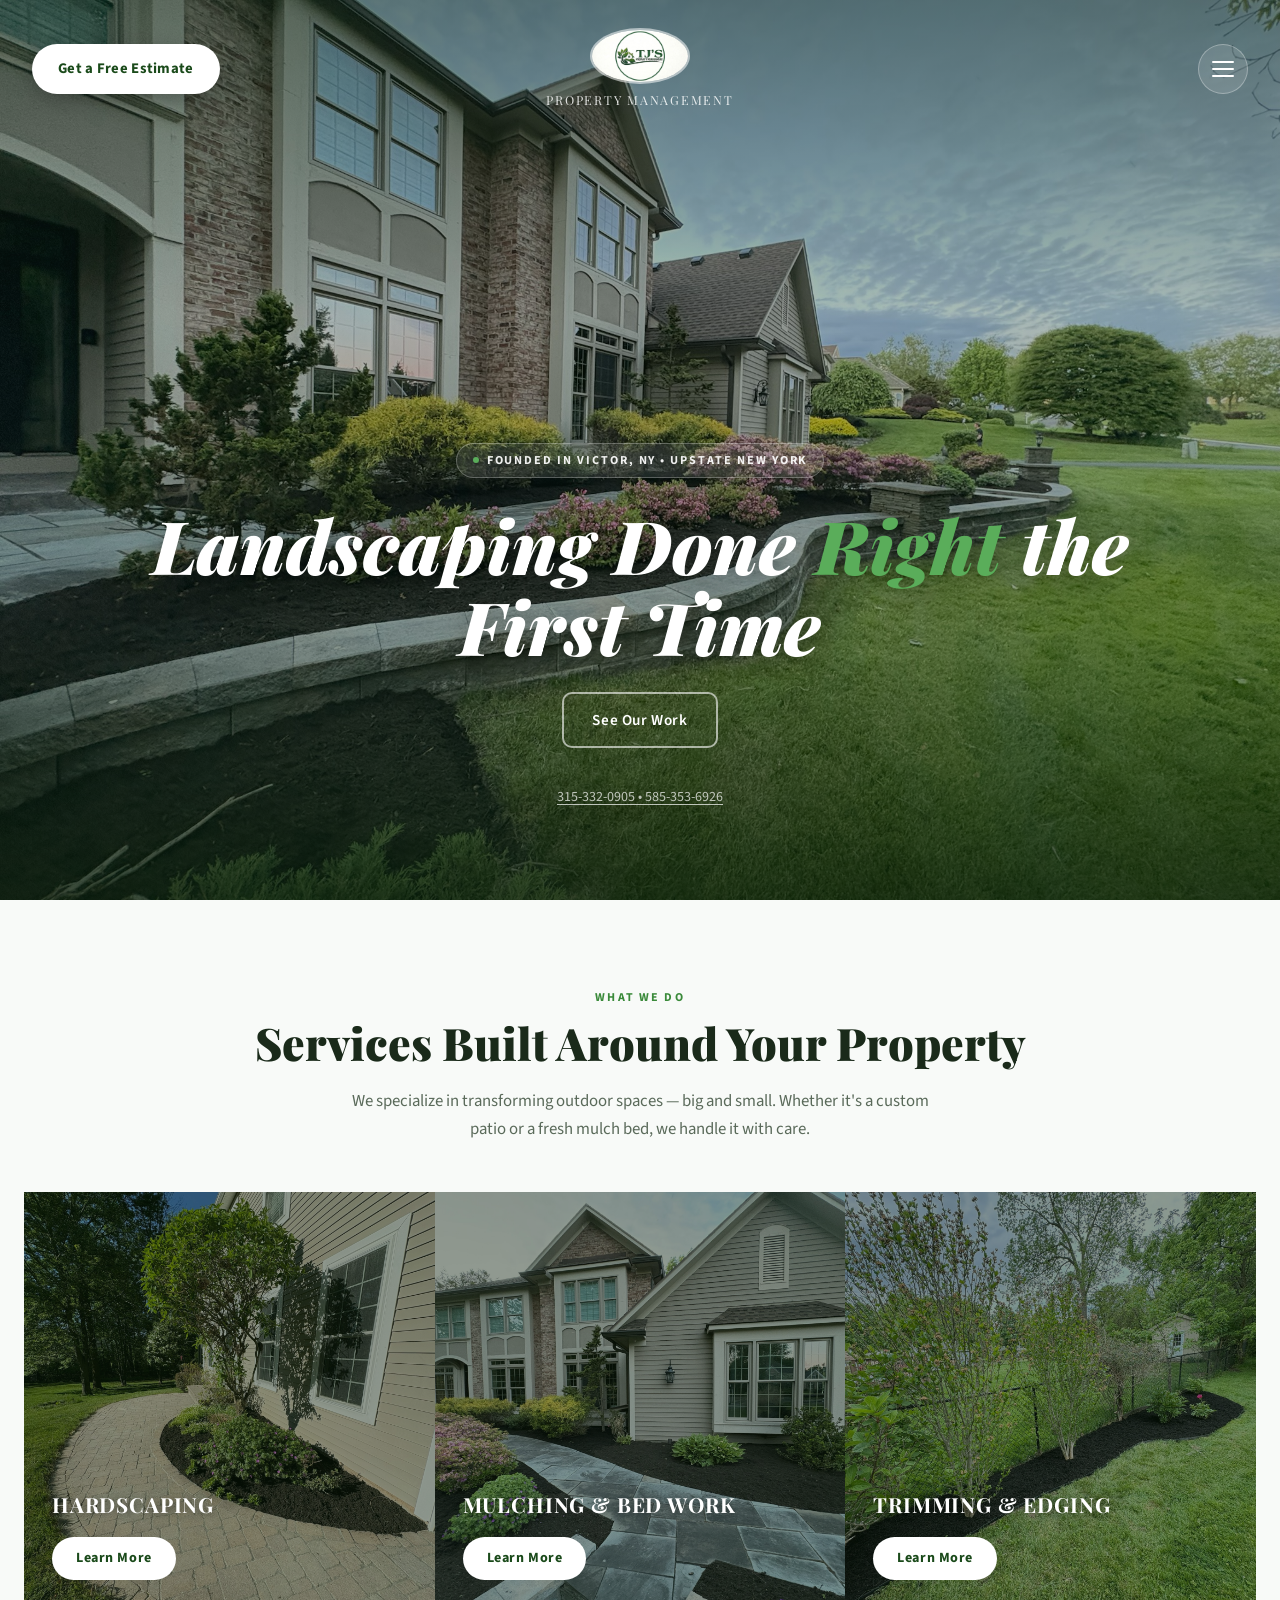
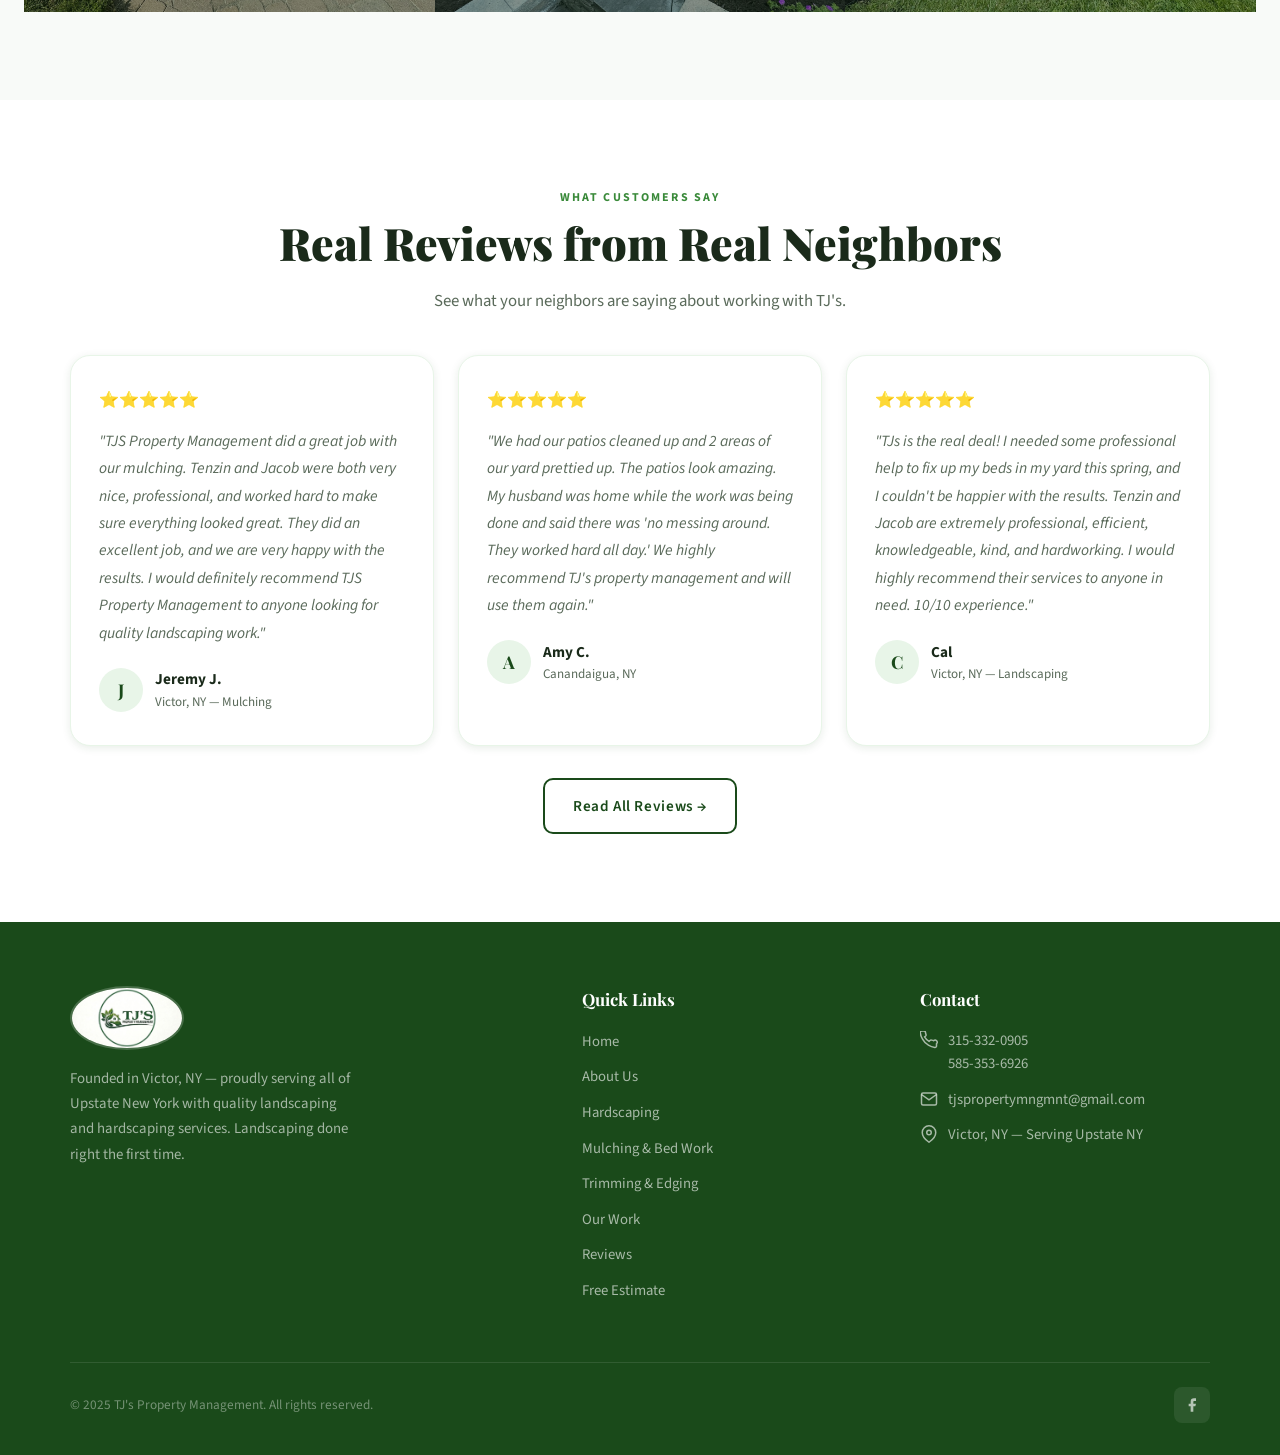
==== commit b8765f55: "Add Google Analytics and update testimonial author Added Google Analytics tracking code to the head " ====
--- a/index.html
+++ b/index.html
@@ -1,6 +1,15 @@
 <!DOCTYPE html>
 <html lang="en">
 <head>
+  <!-- Google tag (gtag.js) -->
+<script async src="https://www.googletagmanager.com/gtag/js?id=G-G55DL7P15L"></script>
+<script>
+  window.dataLayer = window.dataLayer || [];
+  function gtag(){dataLayer.push(arguments);}
+  gtag('js', new Date());
+
+  gtag('config', 'G-G55DL7P15L');
+</script>
   <meta charset="UTF-8">
   <meta name="viewport" content="width=device-width, initial-scale=1.0">
   <title>TJ's Property Management — Landscaping Done Right | Victor, NY</title>
@@ -212,7 +221,7 @@
         <div class="testimonial-author">
           <div class="author-avatar">A</div>
           <div class="author-info">
-            <div class="name">Amy Collins</div>
+            <div class="name">Amy C.</div>
             <div class="location">Canandaigua, NY</div>
           </div>
         </div>
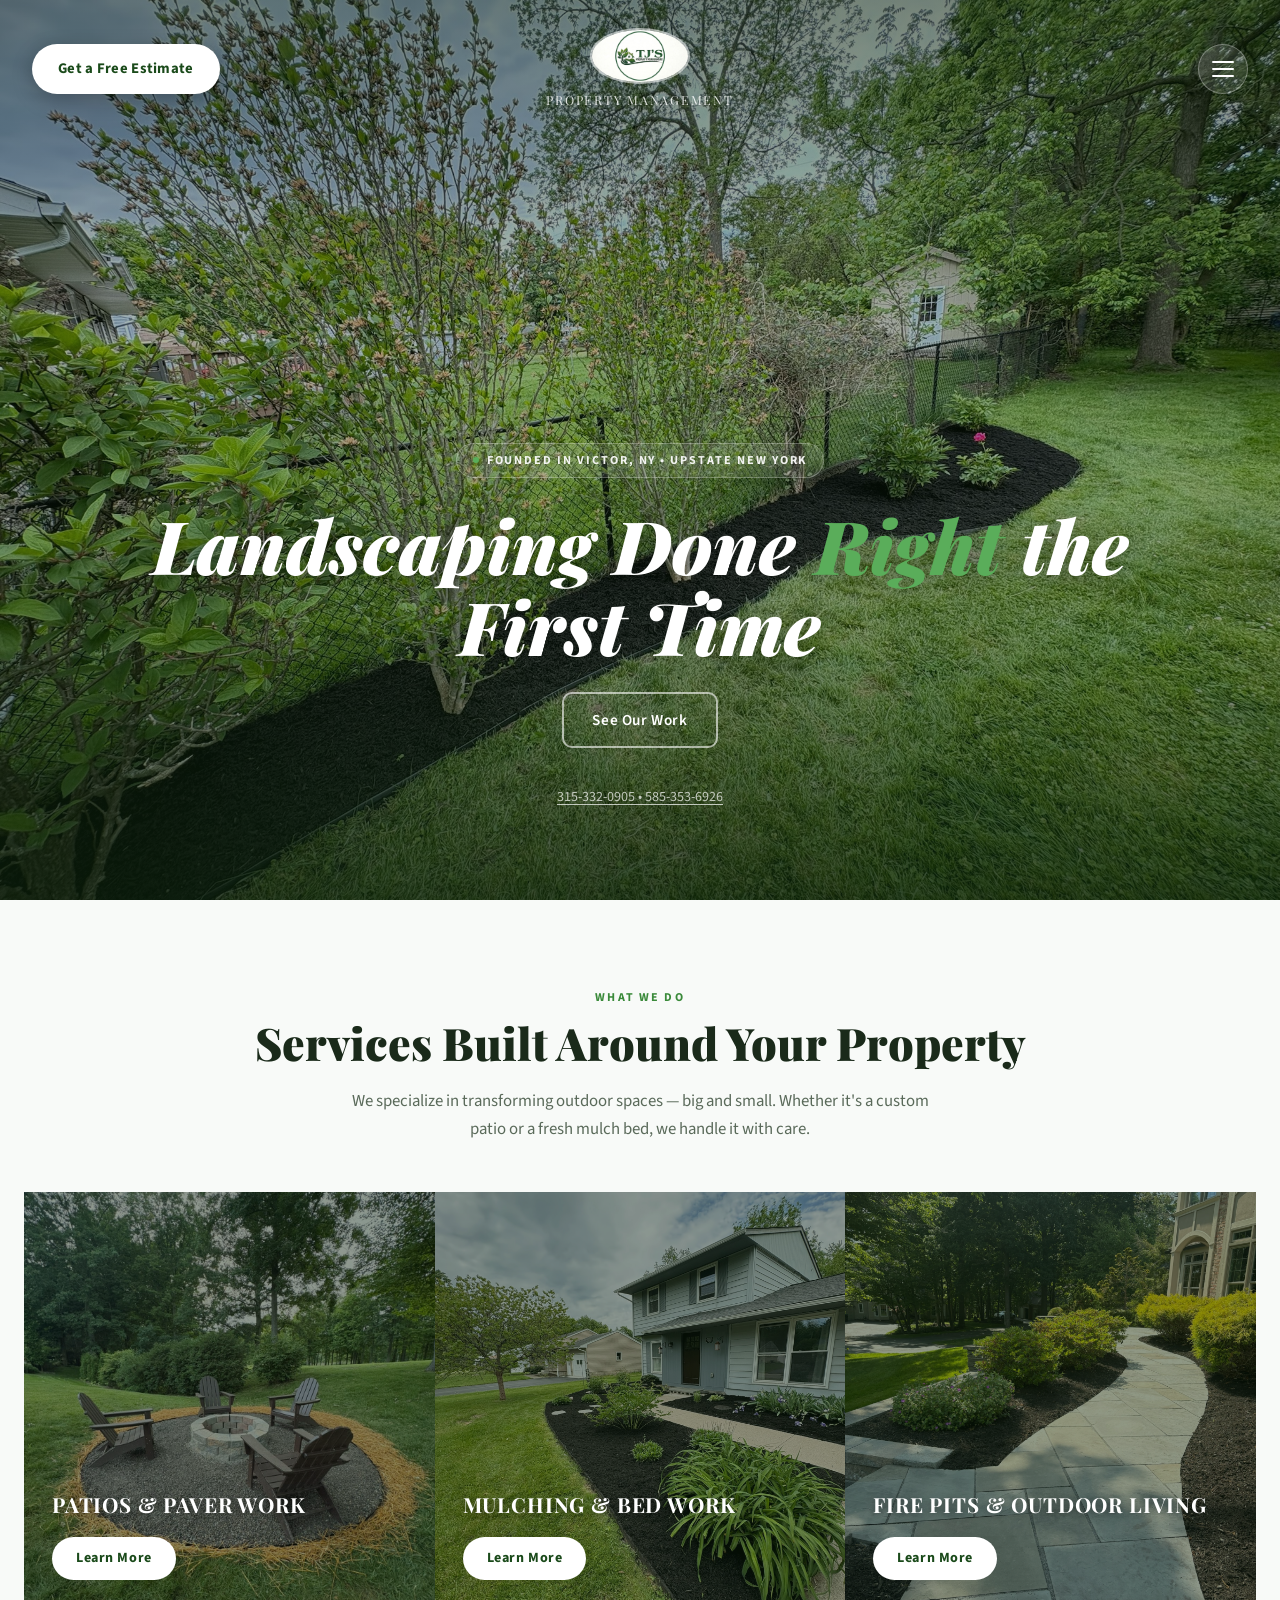
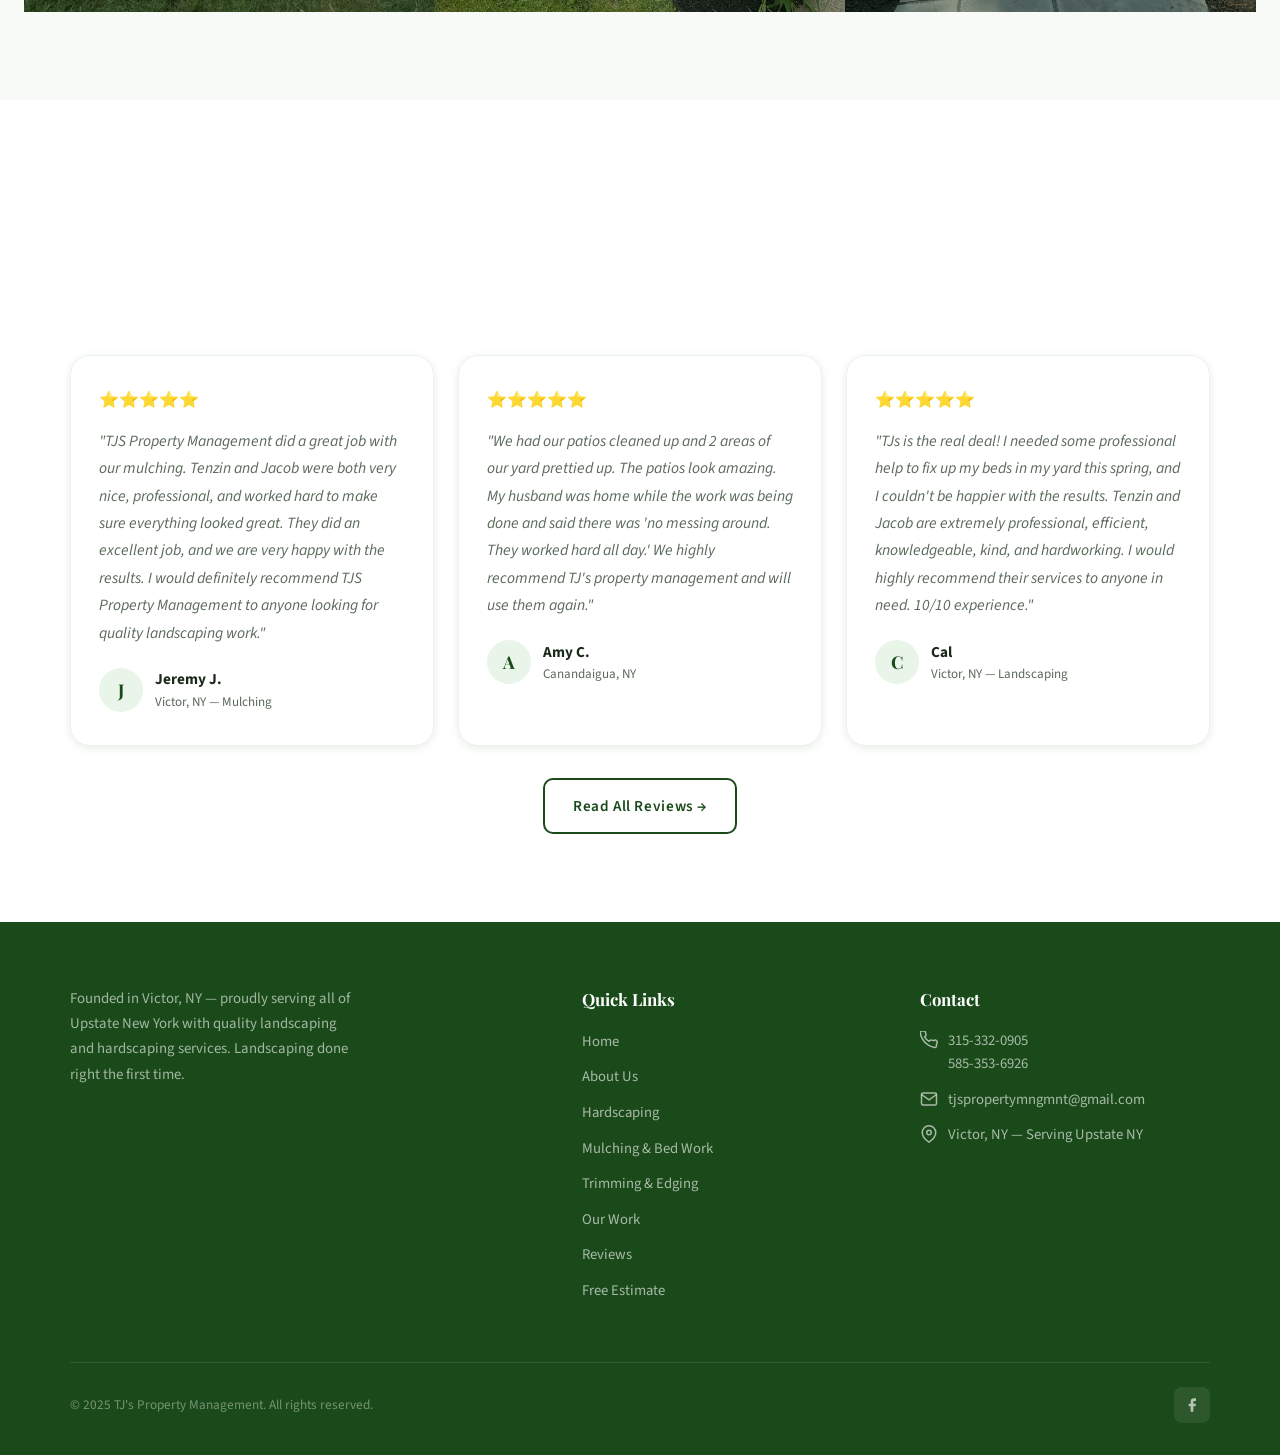
==== commit 865afeb6: "Refactor navigation and update images in index.html" ====
--- a/index.html
+++ b/index.html
@@ -101,42 +101,9 @@
 </head>
 <body>
 
-<!-- SLIDE-OUT NAV -->
-<div class="nav-overlay" id="nav-overlay"></div>
-<div class="nav-panel" id="nav-panel">
-  <button class="nav-panel-close" id="nav-panel-close" aria-label="Close menu">✕</button>
-  <div class="nav-panel-logo">
-    <img src="images/logo.png" alt="TJ's Property Management" onerror="this.style.display='none'">
-    <span class="brand">TJ'S</span>
-    <span class="sub">Property Management</span>
-  </div>
-  <div class="nav-panel-links">
-    <a href="index.html" class="active">Home</a>
-    <a href="pages/about.html">About</a>
-    <div class="nav-panel-dropdown" id="nav-services-dropdown">
-      <button class="nav-panel-dropdown-toggle" id="nav-services-toggle">
-        Services
-        <svg width="14" height="14" viewBox="0 0 24 24" fill="none" stroke="currentColor" stroke-width="2.5"><polyline points="6 9 12 15 18 9"/></svg>
-      </button>
-      <div class="nav-panel-dropdown-menu">
-        <a href="pages/hardscaping.html">Hardscaping</a>
-        <a href="pages/mulching.html">Mulching & Bed Work</a>
-        <a href="pages/trimming.html">Trimming & Edging</a>
-      </div>
-    </div>
-    <a href="pages/our-work.html">Our Work</a>
-    <a href="pages/reviews.html">Reviews</a>
-    <a href="pages/contact.html">Contact</a>
-  </div>
-  <div class="nav-panel-footer">
-    <p>Looking forward to hearing from you!</p>
-    <a href="tel:3153320905" class="btn btn-white">Call Us</a>
-  </div>
-</div>
-
 <!-- HERO -->
 <section class="hero">
-  <img class="hero-bg" src="images/after/kennyFrontLeft.JPG" alt="TJ's Property Management landscaping work">
+  <img class="hero-bg" src="images/mulching/after/after1.JPG" alt="TJ's Property Management landscaping work">
   <div class="hero-scrim"></div>
   <div class="hero-top">
     <a href="pages/contact.html" class="hero-top-btn">Get a Free Estimate</a>
@@ -144,7 +111,7 @@
       <svg width="20" height="20" viewBox="0 0 24 24" fill="none" stroke="currentColor" stroke-width="2"><path d="M22 16.92v3a2 2 0 01-2.18 2 19.79 19.79 0 01-8.63-3.07A19.5 19.5 0 013.4 10.9a19.79 19.79 0 01-3.07-8.67A2 2 0 012.3 0h3a2 2 0 012 1.72c.127.96.361 1.903.7 2.81a2 2 0 01-.45 2.11L6.09 7.91a16 16 0 006 6l1.27-1.27a2 2 0 012.11-.45c.907.339 1.85.573 2.81.7A2 2 0 0122 16.92z"/></svg>
     </a>
     <div class="hero-top-logo">
-      <img src="images/logo.png" alt="TJ's Property Management" onerror="this.style.display='none'">
+      <img src="images/logos/logo.png" alt="TJ's Property Management" onerror="this.style.display='none'">
       <span>Property Management</span>
     </div>
     <button class="hero-menu-btn" id="hero-menu-btn" aria-label="Open menu">
@@ -172,23 +139,23 @@
   </div>
   <div class="wayside-services-grid" data-reveal style="margin-top:48px;">
     <a href="pages/hardscaping.html" class="wayside-service-card">
-      <img src="images/after/after7.JPG" alt="Hardscaping work">
+      <img src="images/hardscaping/after/after1.JPG" alt="Patios and paver work">
       <div class="wayside-service-label">
-        <h3>Hardscaping</h3>
+        <h3>Patios & Paver Work</h3>
         <span class="wayside-learn-more">Learn More</span>
       </div>
     </a>
     <a href="pages/mulching.html" class="wayside-service-card">
-      <img src="images/after/kennyFront.JPG" alt="Mulching and bed work">
+      <img src="images/mulching/after/after2.JPG" alt="Mulching and bed work">
       <div class="wayside-service-label">
         <h3>Mulching & Bed Work</h3>
         <span class="wayside-learn-more">Learn More</span>
       </div>
     </a>
-    <a href="pages/trimming.html" class="wayside-service-card">
-      <img src="images/after/after6.JPG" alt="Trimming and edging work">
+    <a href="pages/hardscaping.html" class="wayside-service-card">
+      <img src="images/hardscaping/other/other1.JPG" alt="Fire pits and outdoor living">
       <div class="wayside-service-label">
-        <h3>Trimming & Edging</h3>
+        <h3>Fire Pits & Outdoor Living</h3>
         <span class="wayside-learn-more">Learn More</span>
       </div>
     </a>
@@ -248,23 +215,6 @@
 
 <script src="js/components.js"></script>
 <script src="js/main.js"></script>
-<script>
-  (function() {
-    const overlay = document.getElementById('nav-overlay');
-    const panel = document.getElementById('nav-panel');
-    const menuBtn = document.getElementById('hero-menu-btn');
-    const closeBtn = document.getElementById('nav-panel-close');
-    const dropdown = document.getElementById('nav-services-dropdown');
-    const dropdownToggle = document.getElementById('nav-services-toggle');
-
-    function openNav() { overlay.classList.add('open'); panel.classList.add('open'); document.body.style.overflow = 'hidden'; }
-    function closeNav() { overlay.classList.remove('open'); panel.classList.remove('open'); document.body.style.overflow = ''; }
-
-    if (menuBtn) menuBtn.addEventListener('click', openNav);
-    if (closeBtn) closeBtn.addEventListener('click', closeNav);
-    if (overlay) overlay.addEventListener('click', closeNav);
-    if (dropdownToggle) dropdownToggle.addEventListener('click', () => { dropdown.classList.toggle('open'); });
-  })();
-</script>
+
 </body>
 </html>
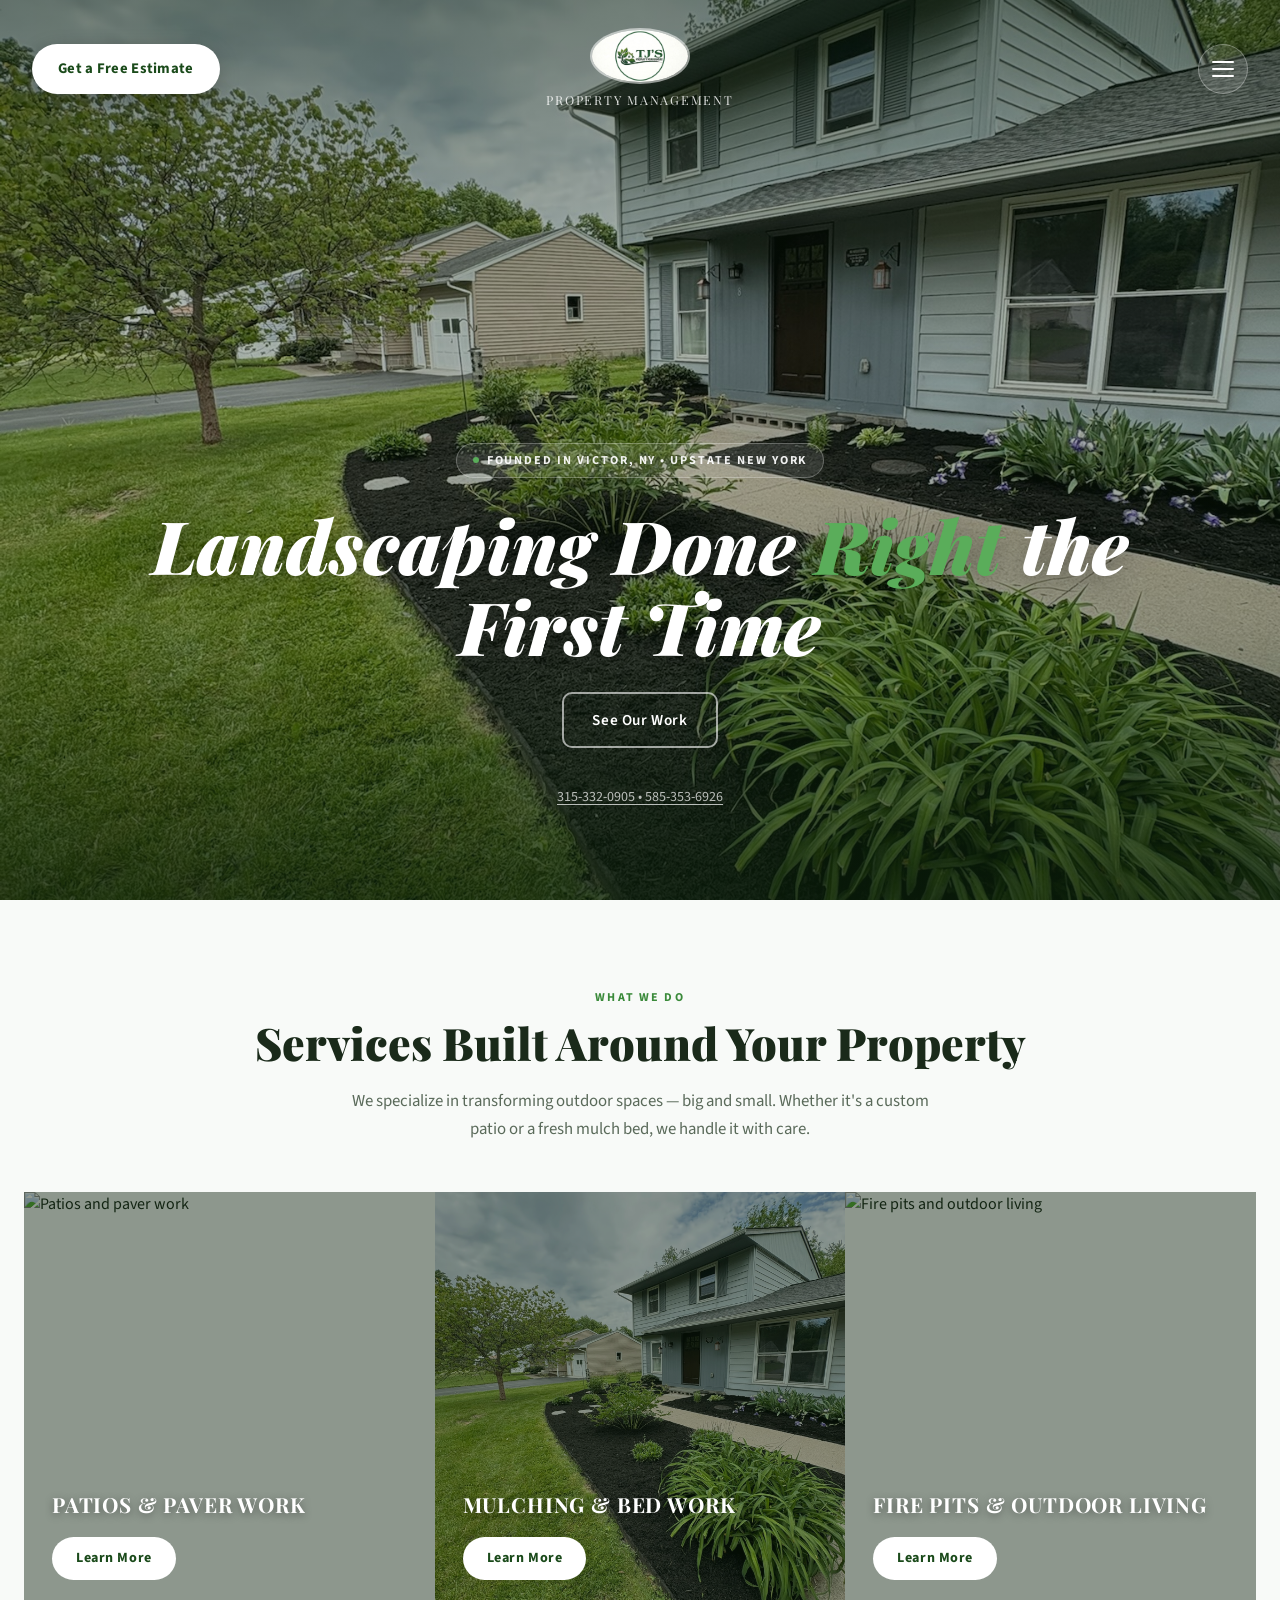
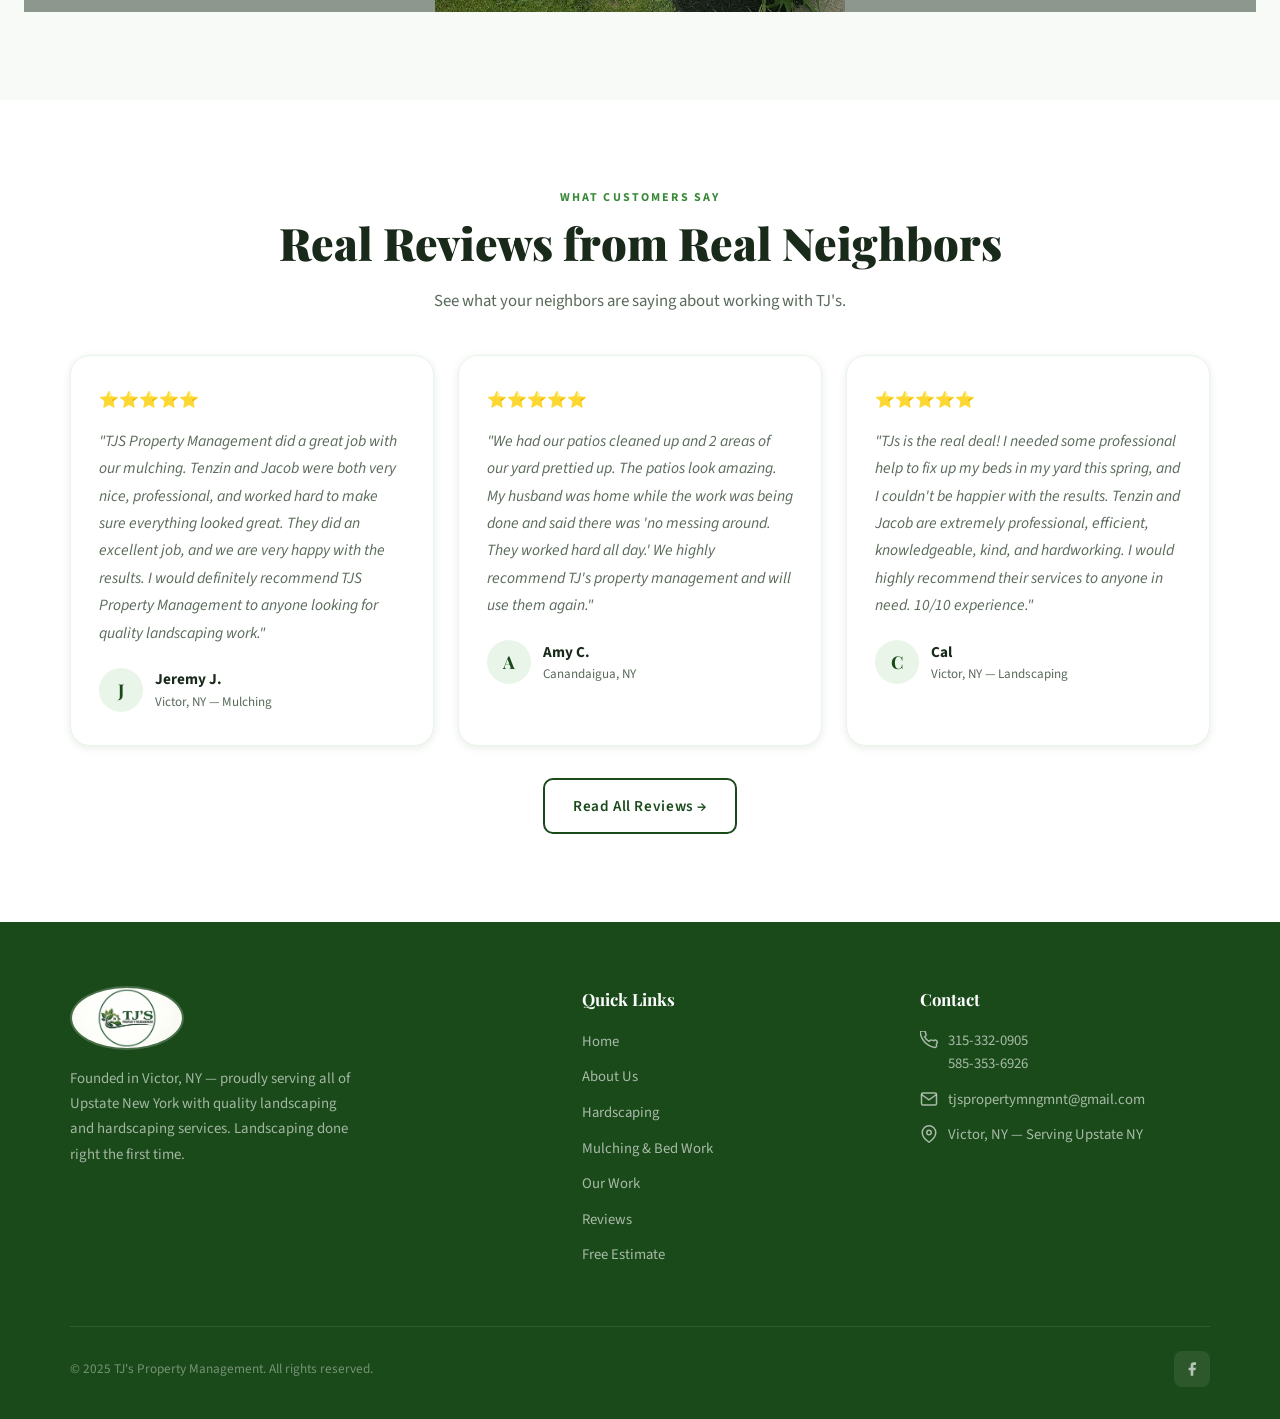
==== commit 82166dbc: "Update image sources in index.html" ====
--- a/index.html
+++ b/index.html
@@ -103,7 +103,7 @@
 
 <!-- HERO -->
 <section class="hero">
-  <img class="hero-bg" src="images/mulching/after/after1.JPG" alt="TJ's Property Management landscaping work">
+  <img class="hero-bg" src="images/mulching/after/after2.JPG" alt="TJ's Property Management landscaping work">
   <div class="hero-scrim"></div>
   <div class="hero-top">
     <a href="pages/contact.html" class="hero-top-btn">Get a Free Estimate</a>
@@ -139,7 +139,7 @@
   </div>
   <div class="wayside-services-grid" data-reveal style="margin-top:48px;">
     <a href="pages/hardscaping.html" class="wayside-service-card">
-      <img src="images/hardscaping/after/after1.JPG" alt="Patios and paver work">
+      <img src="images/hardscaping/after/other1.JPG" alt="Patios and paver work">
       <div class="wayside-service-label">
         <h3>Patios & Paver Work</h3>
         <span class="wayside-learn-more">Learn More</span>
@@ -153,7 +153,7 @@
       </div>
     </a>
     <a href="pages/hardscaping.html" class="wayside-service-card">
-      <img src="images/hardscaping/other/other1.JPG" alt="Fire pits and outdoor living">
+      <img src="images/hardscaping/other/after1.JPG" alt="Fire pits and outdoor living">
       <div class="wayside-service-label">
         <h3>Fire Pits & Outdoor Living</h3>
         <span class="wayside-learn-more">Learn More</span>
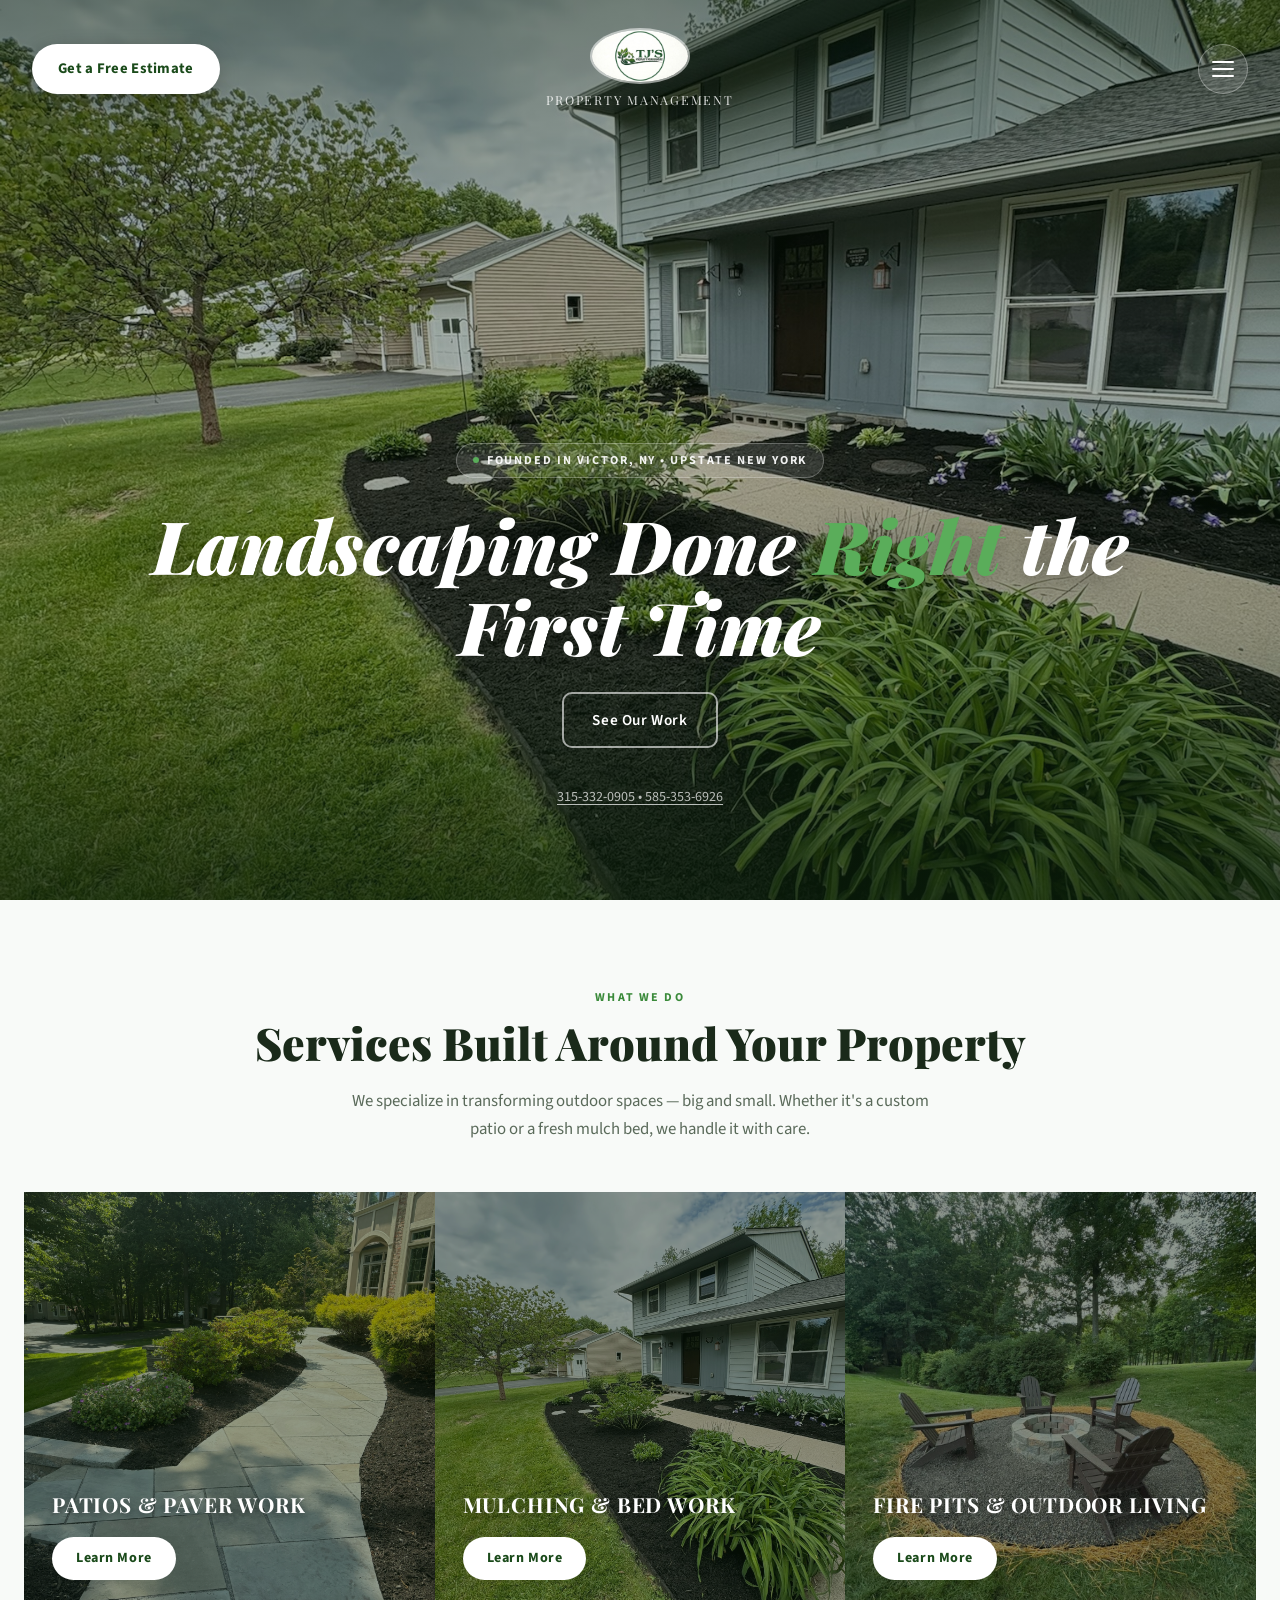
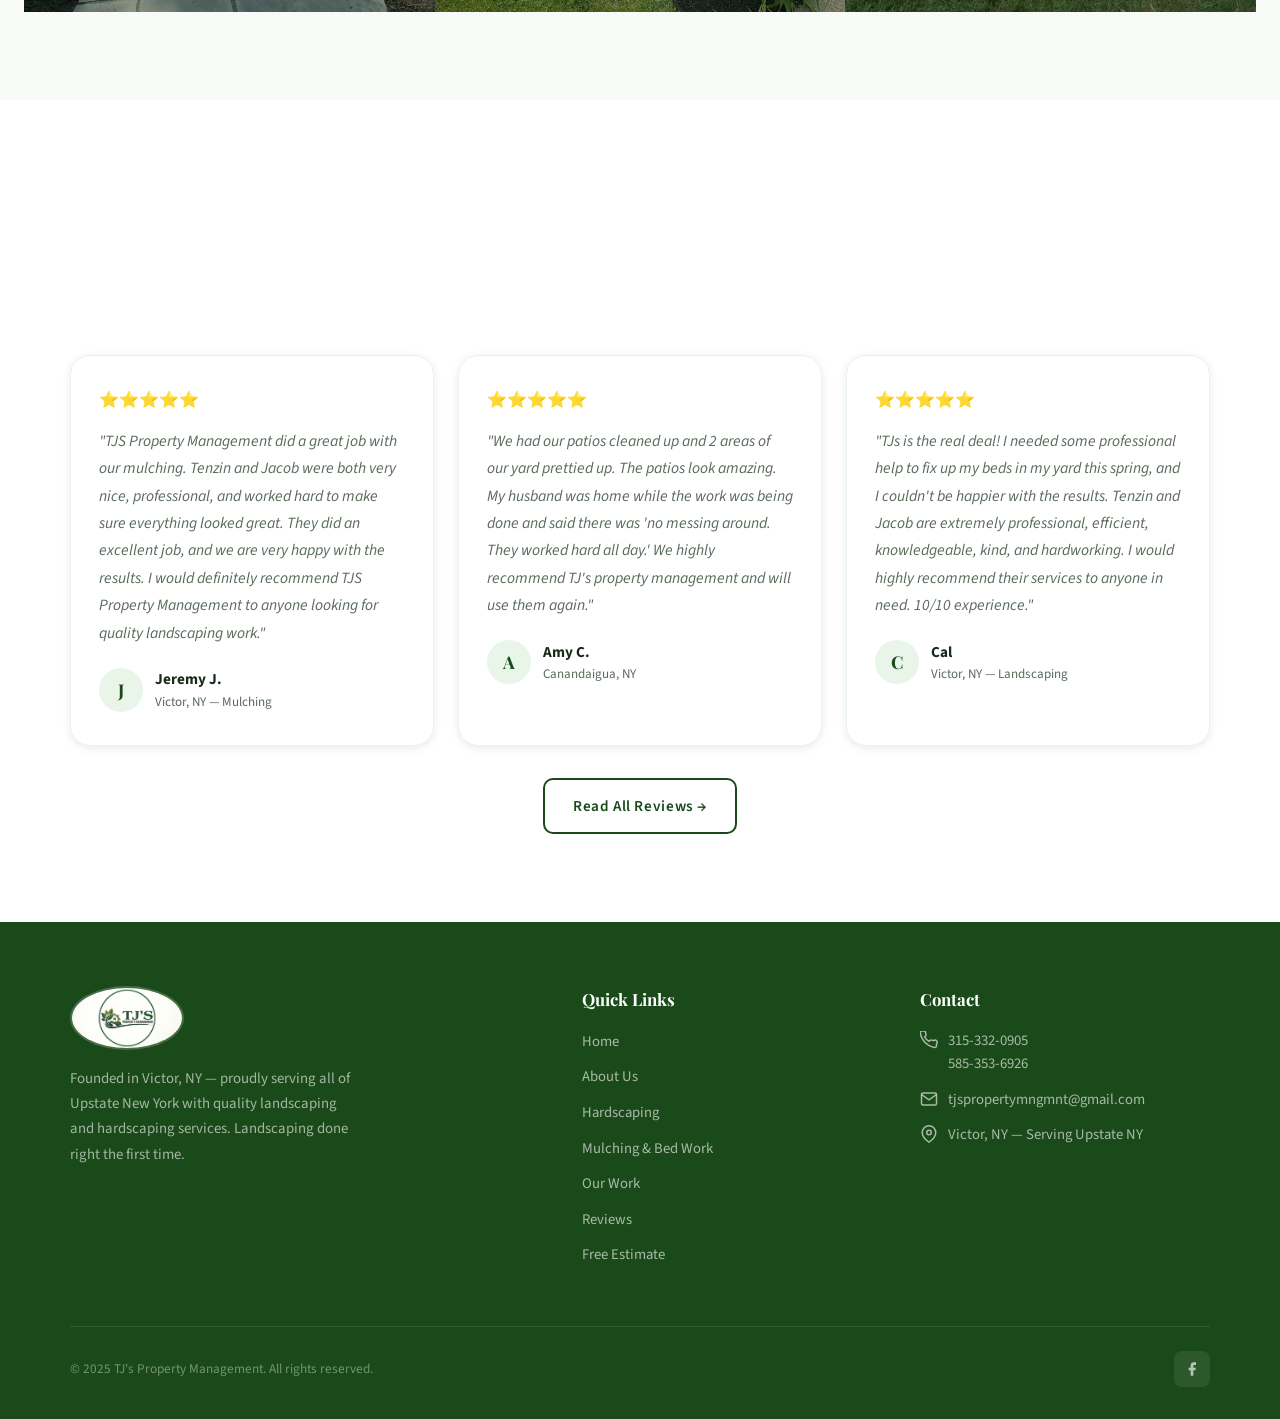
==== commit e34fc3bd: "Fix image paths for hardscaping services" ====
--- a/index.html
+++ b/index.html
@@ -139,7 +139,7 @@
   </div>
   <div class="wayside-services-grid" data-reveal style="margin-top:48px;">
     <a href="pages/hardscaping.html" class="wayside-service-card">
-      <img src="images/hardscaping/after/other1.JPG" alt="Patios and paver work">
+      <img src="images/hardscaping/other/other1.JPG" alt="Patios and paver work">
       <div class="wayside-service-label">
         <h3>Patios & Paver Work</h3>
         <span class="wayside-learn-more">Learn More</span>
@@ -153,7 +153,7 @@
       </div>
     </a>
     <a href="pages/hardscaping.html" class="wayside-service-card">
-      <img src="images/hardscaping/other/after1.JPG" alt="Fire pits and outdoor living">
+      <img src="images/hardscaping/after/after1.JPG" alt="Fire pits and outdoor living">
       <div class="wayside-service-label">
         <h3>Fire Pits & Outdoor Living</h3>
         <span class="wayside-learn-more">Learn More</span>
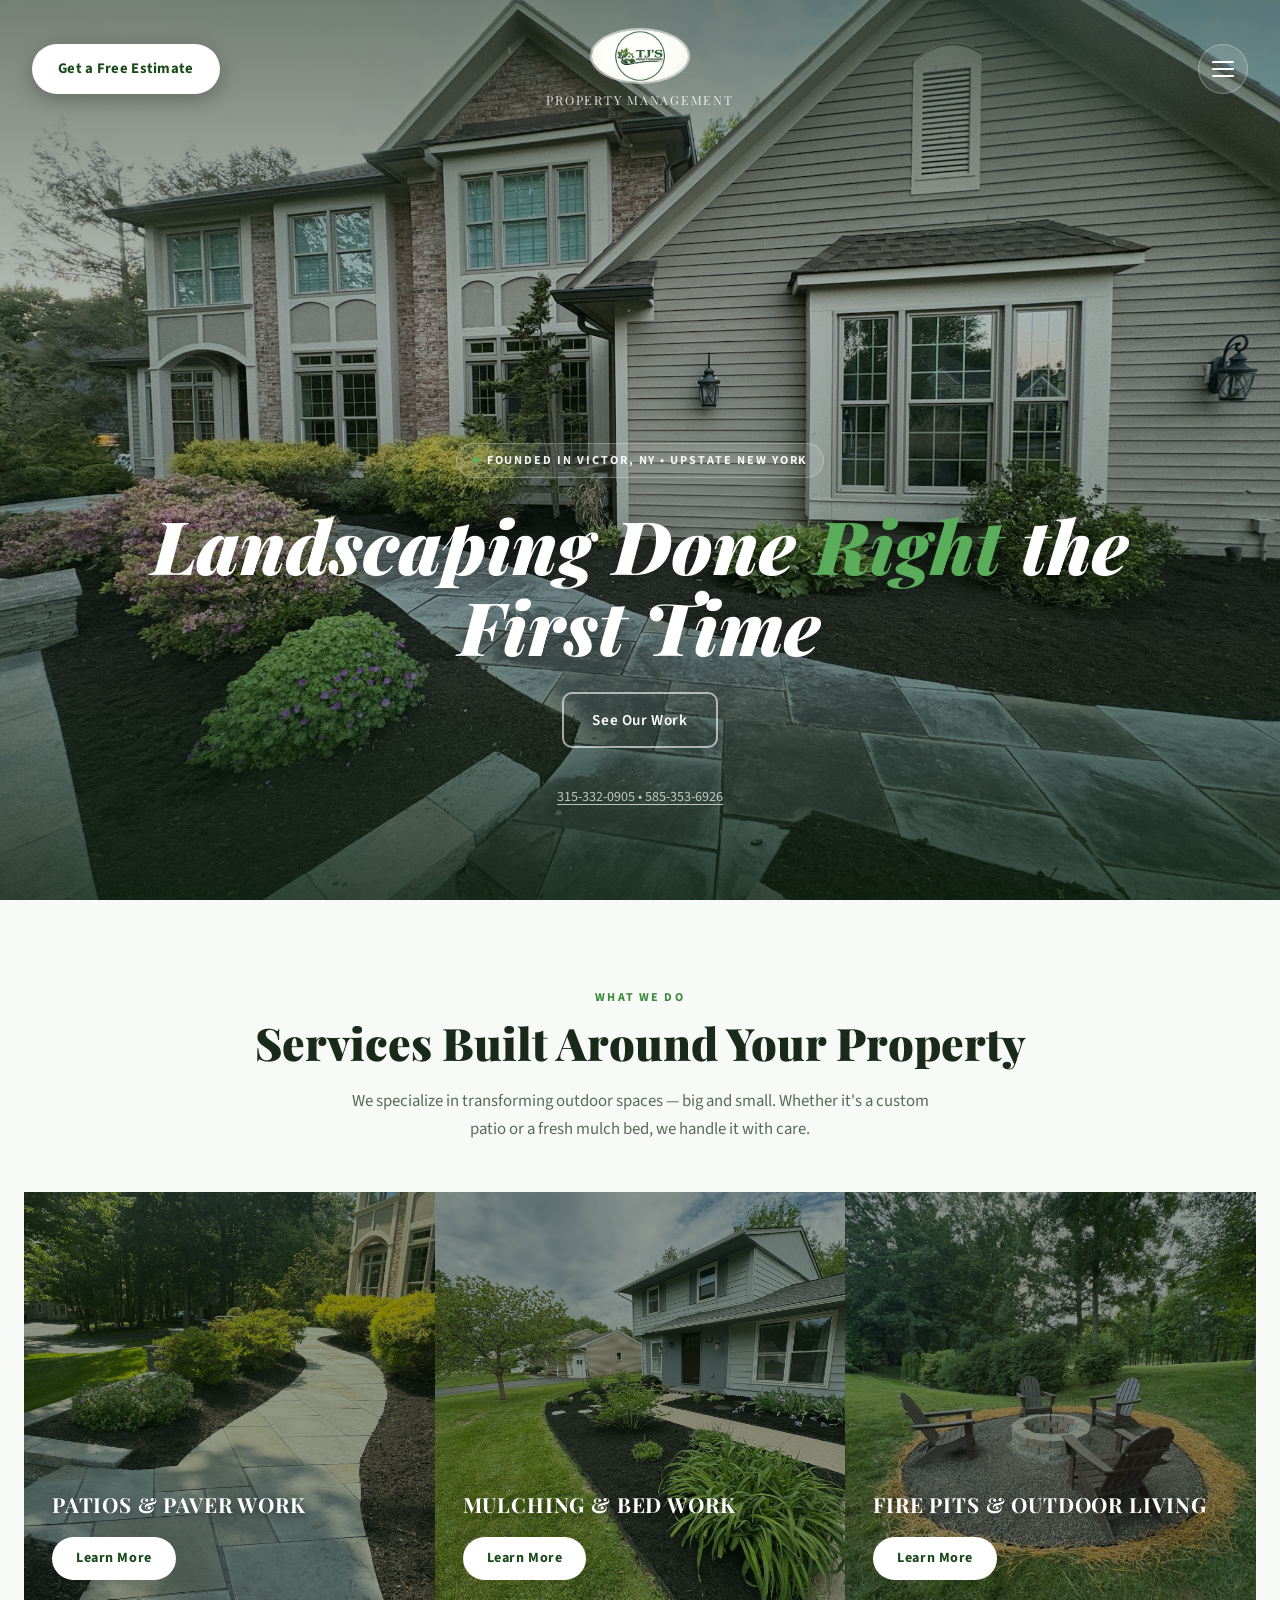
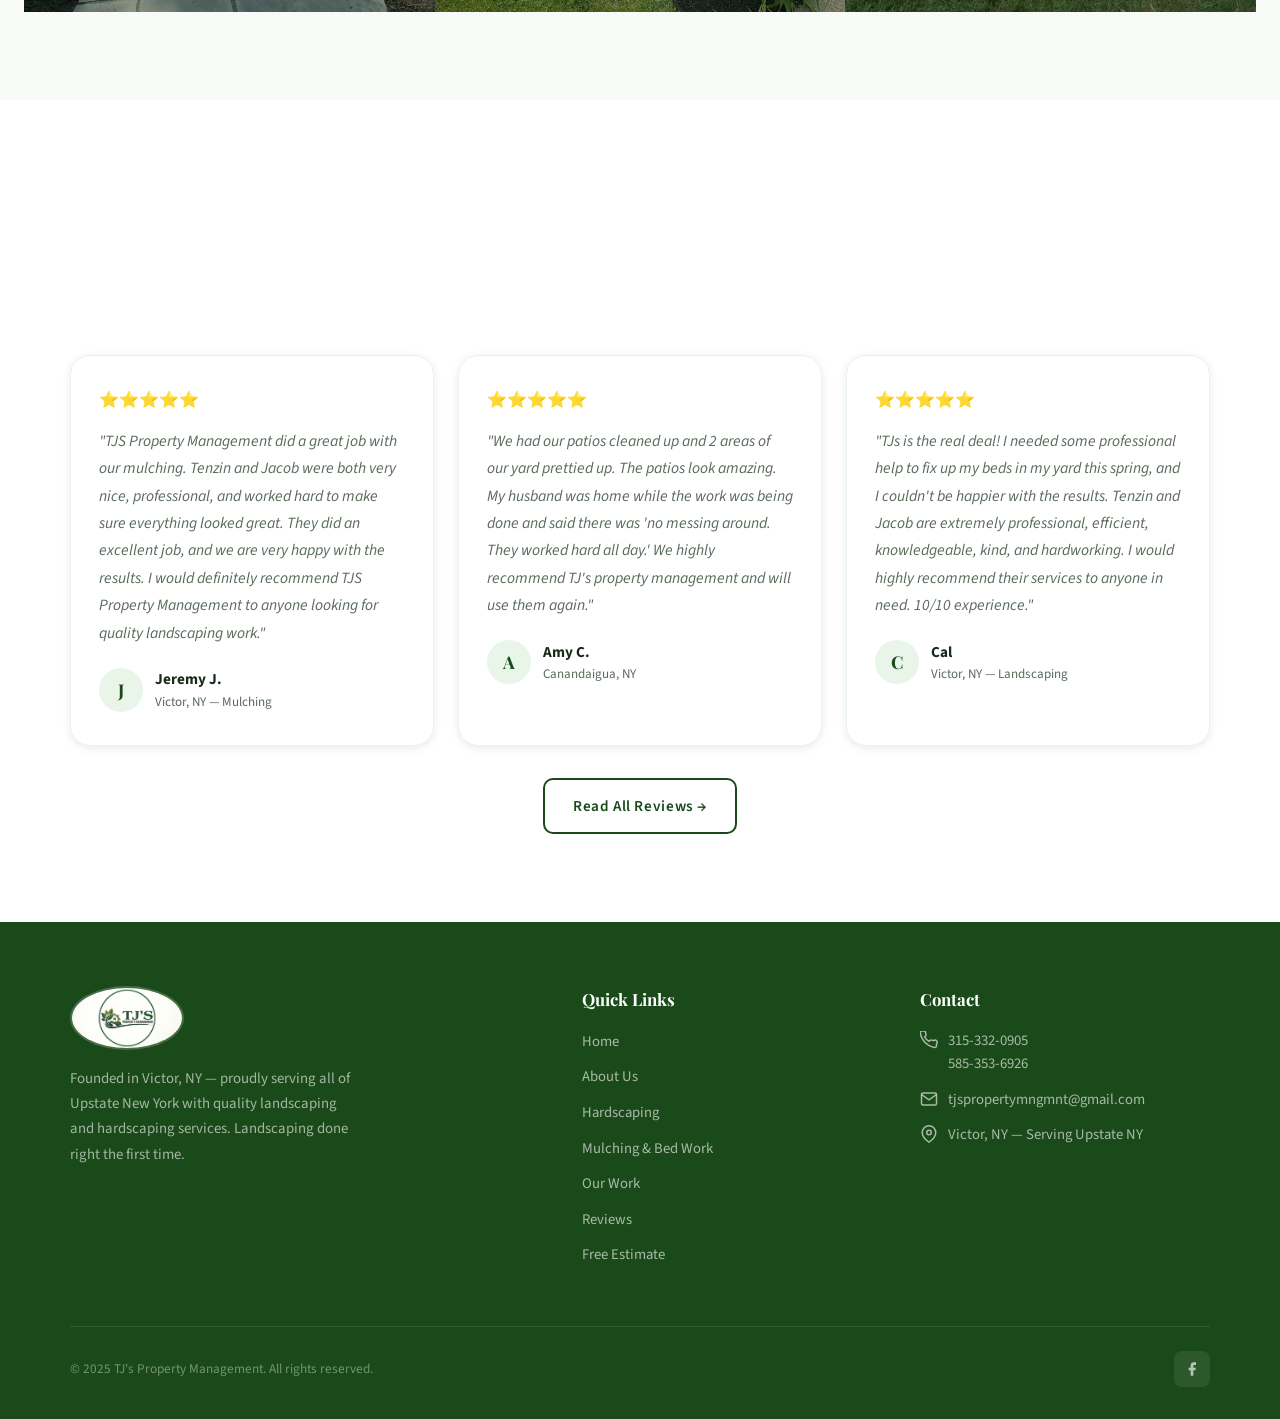
==== commit dd9ef0f9: "Update hero background image source" ====
--- a/index.html
+++ b/index.html
@@ -103,7 +103,7 @@
 
 <!-- HERO -->
 <section class="hero">
-  <img class="hero-bg" src="images/mulching/after/after2.JPG" alt="TJ's Property Management landscaping work">
+  <img class="hero-bg" src="images/mulching/other/other2.JPG" alt="TJ's Property Management landscaping work">
   <div class="hero-scrim"></div>
   <div class="hero-top">
     <a href="pages/contact.html" class="hero-top-btn">Get a Free Estimate</a>
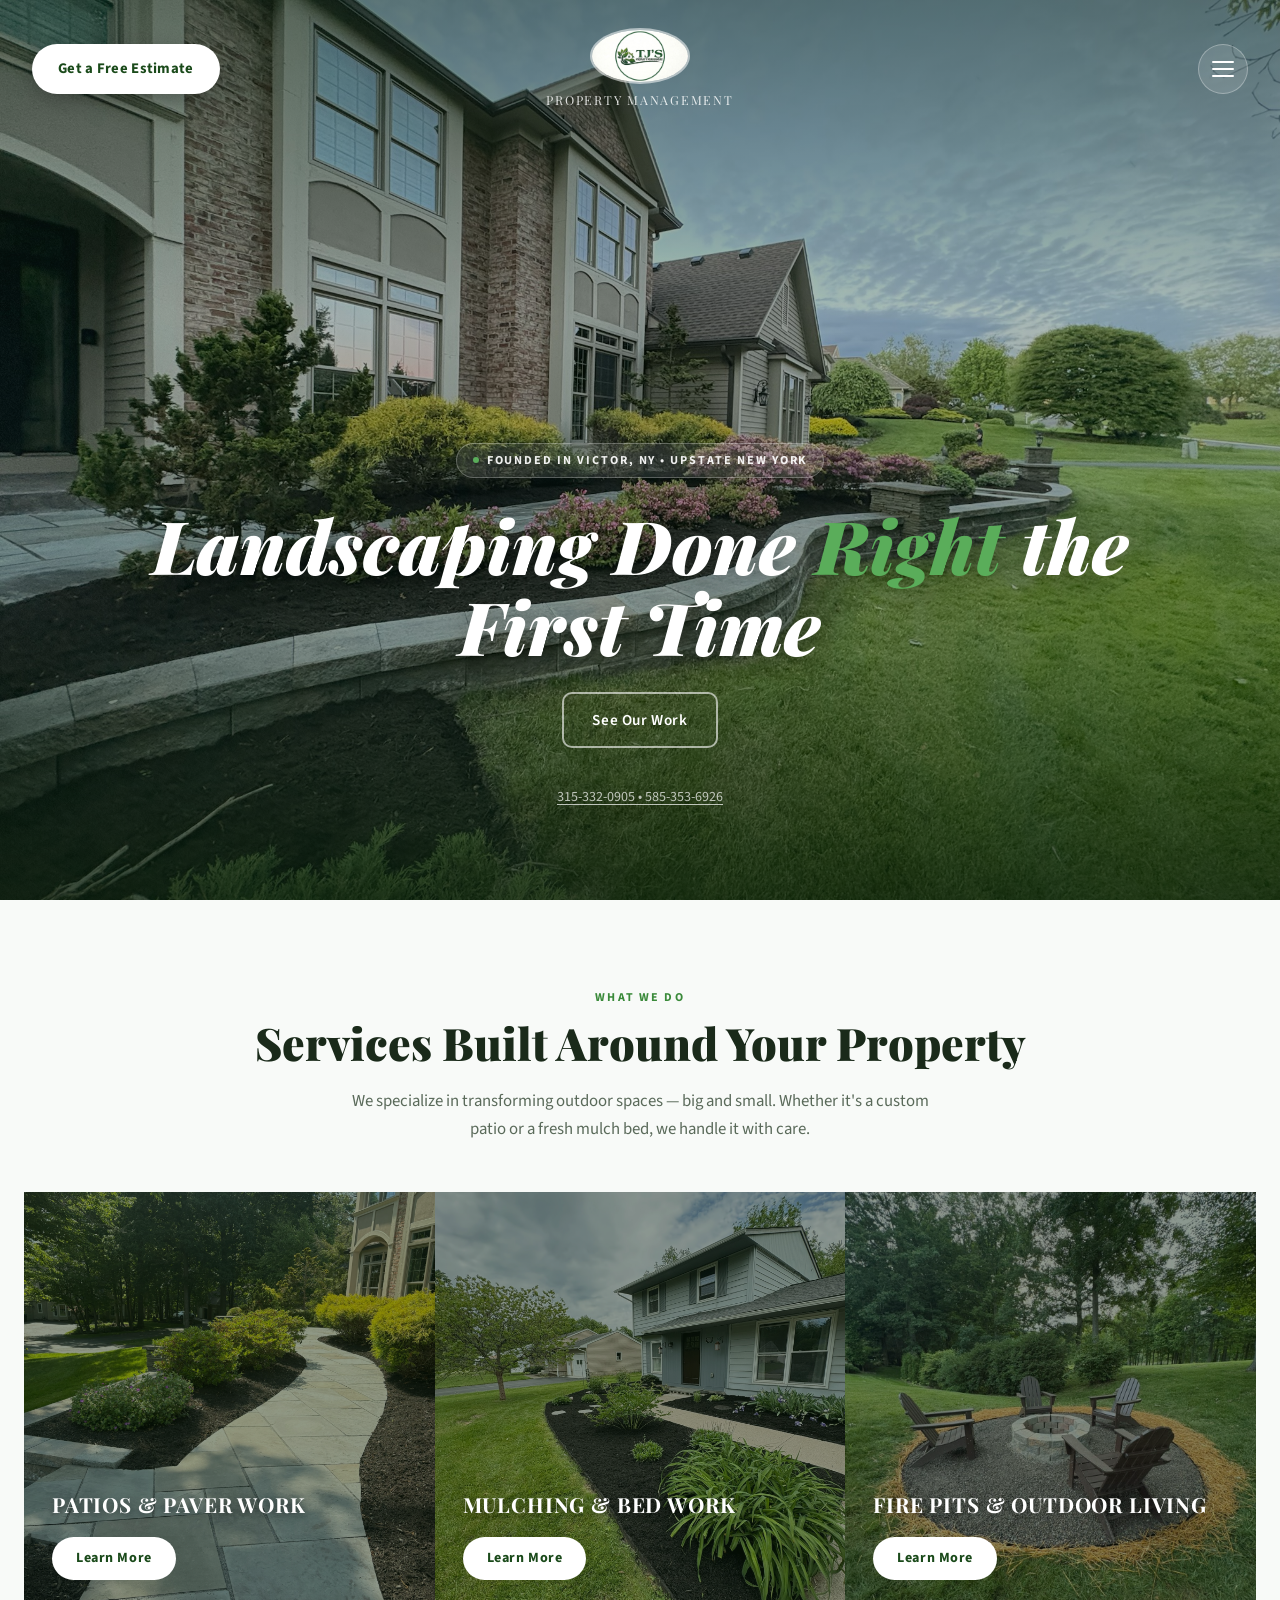
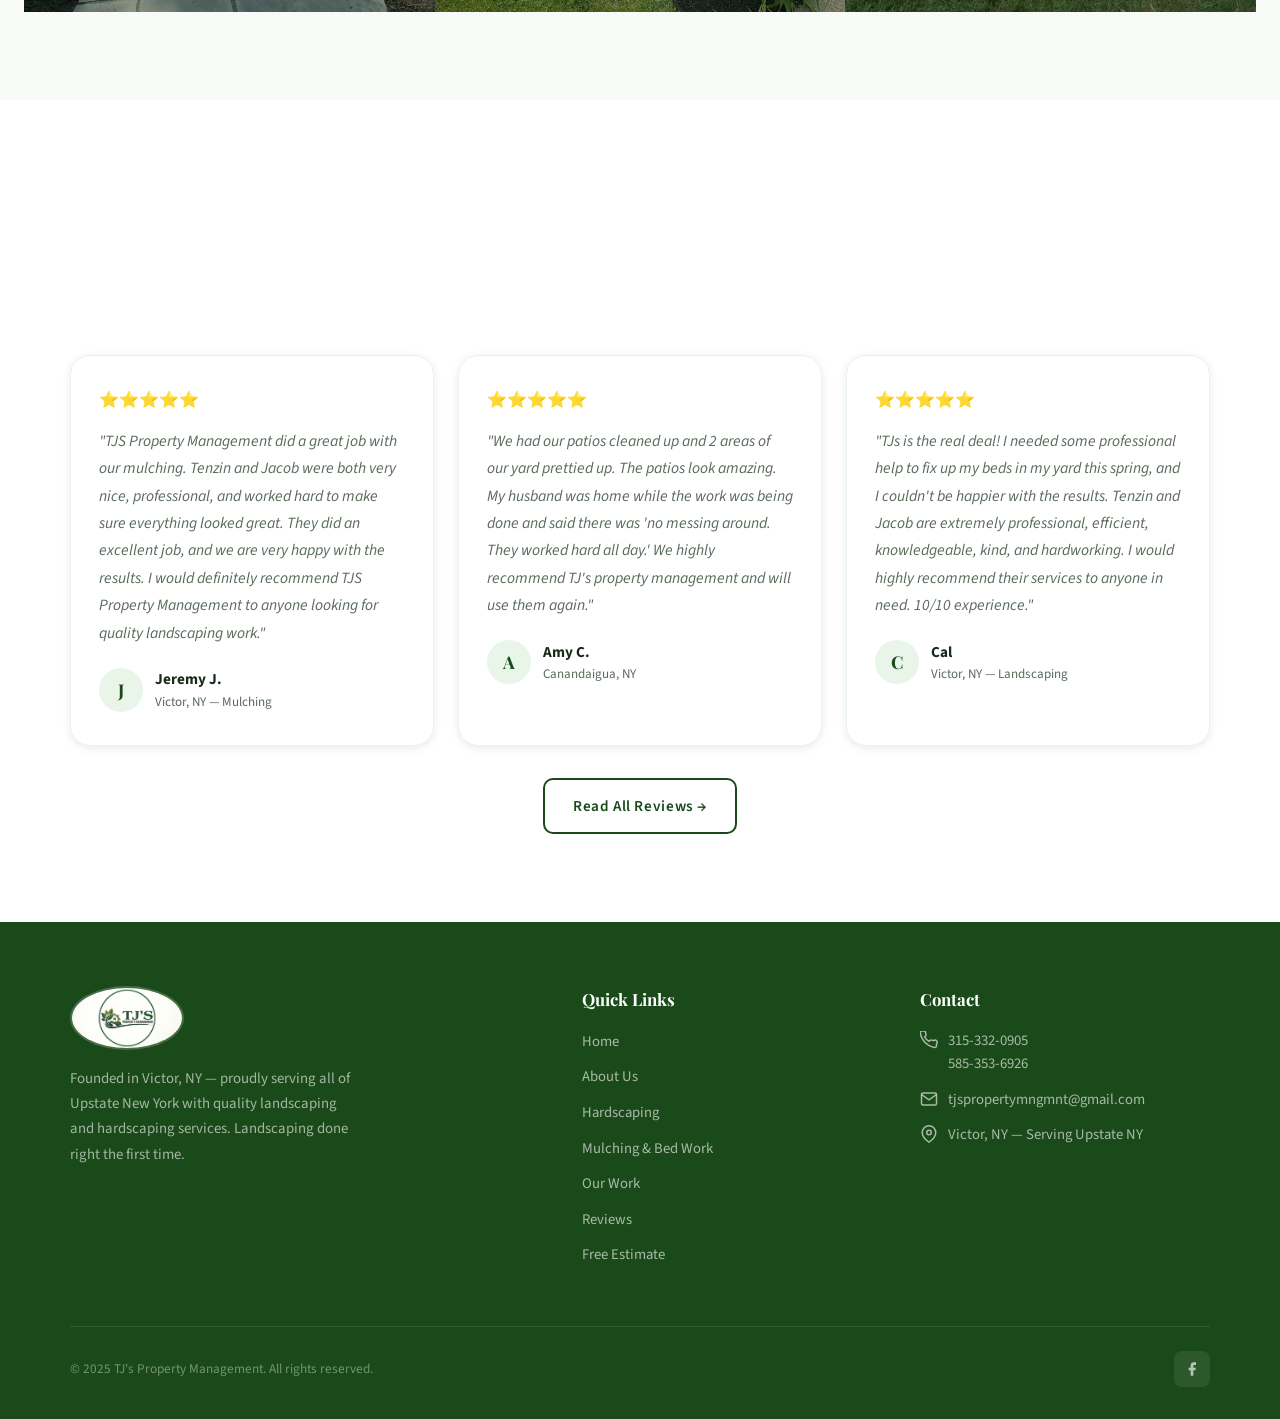
==== commit 7bee31ef: "Update hero background image in index.html" ====
--- a/index.html
+++ b/index.html
@@ -103,7 +103,7 @@
 
 <!-- HERO -->
 <section class="hero">
-  <img class="hero-bg" src="images/mulching/other/other2.JPG" alt="TJ's Property Management landscaping work">
+  <img class="hero-bg" src="images/mulching/other/other3.JPG" alt="TJ's Property Management landscaping work">
   <div class="hero-scrim"></div>
   <div class="hero-top">
     <a href="pages/contact.html" class="hero-top-btn">Get a Free Estimate</a>
